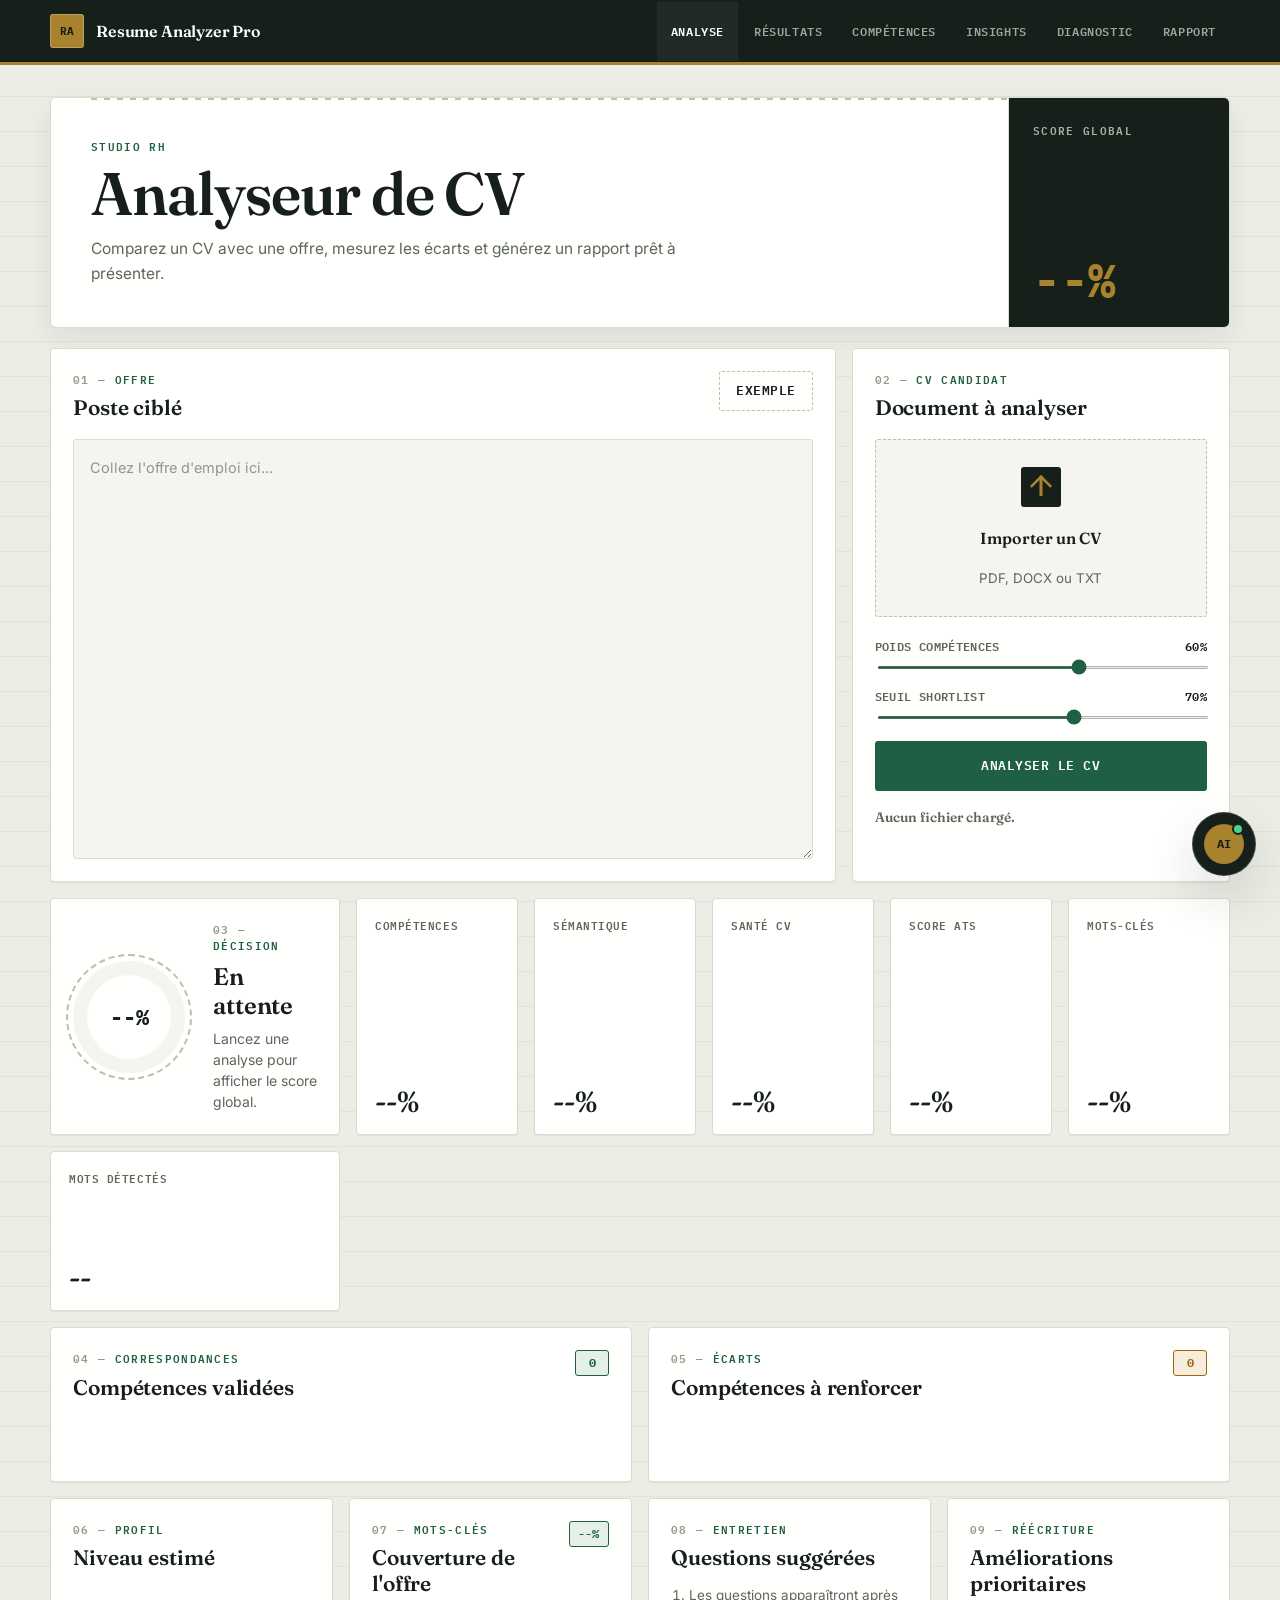
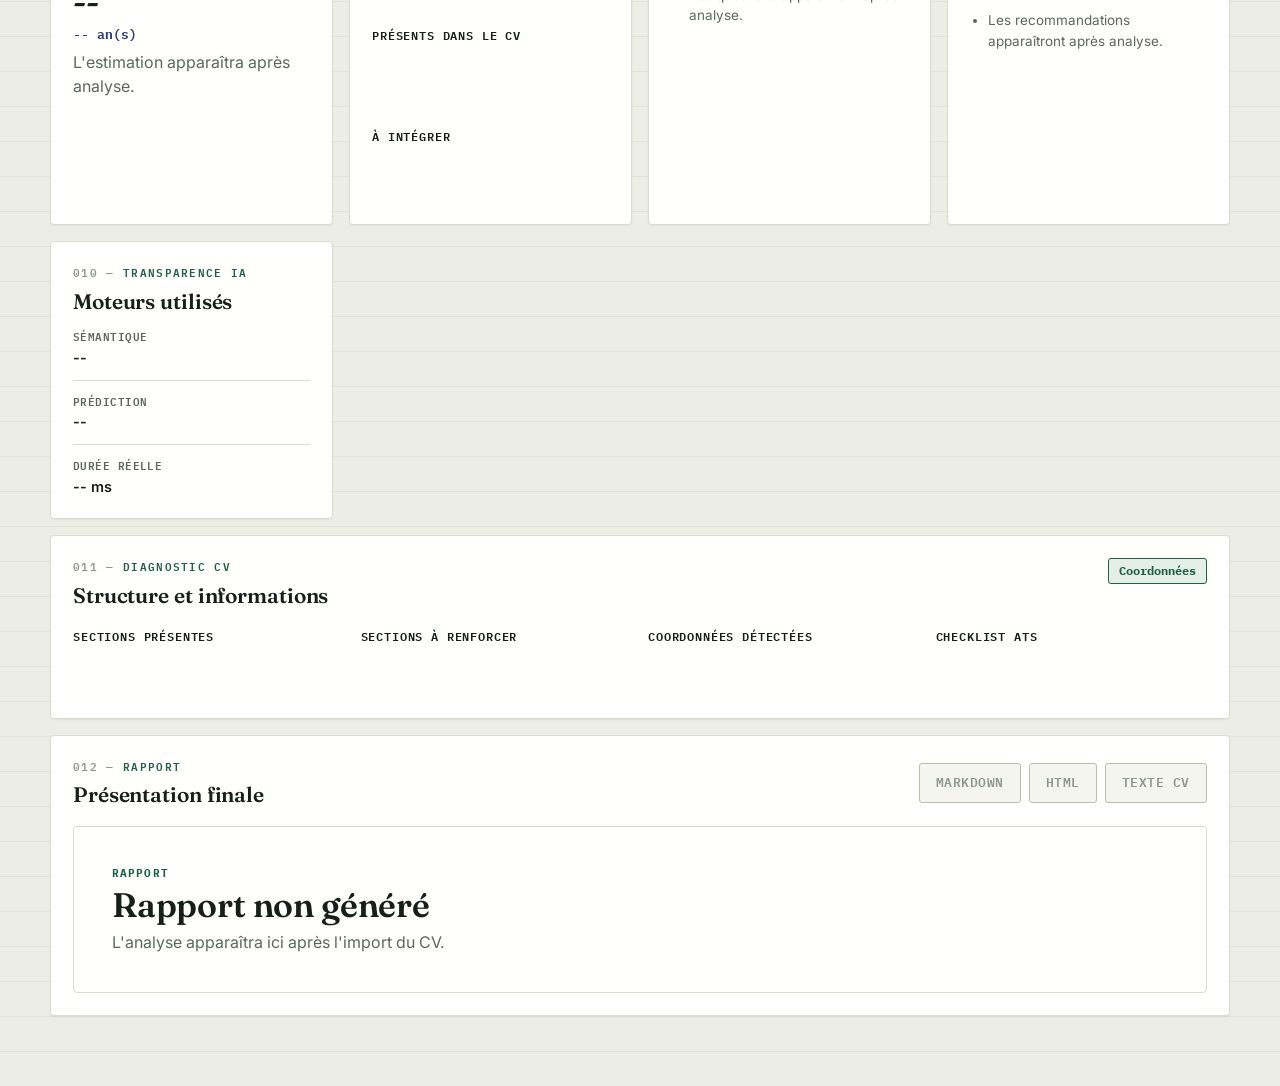
==== index.html @ 6919f544 "first commiit" ====
<!doctype html>
<html lang="fr">
<head>
  <meta charset="utf-8">
  <meta name="viewport" content="width=device-width, initial-scale=1">
  <title>Resume Analyzer Pro — Dossier candidat</title>
  <link rel="preconnect" href="https://fonts.googleapis.com">
  <link rel="preconnect" href="https://fonts.gstatic.com" crossorigin>
  <link href="https://fonts.googleapis.com/css2?family=Fraunces:opsz,wght@9..144,500;9..144,600;9..144,700;9..144,900&family=IBM+Plex+Mono:wght@500;600;700&family=Inter:wght@400;500;600;700;800&display=swap" rel="stylesheet">
  <link rel="stylesheet" href="styles.css?v=chat-widget-2">
  <script src="script.js?v=chat-widget-2" defer></script>
</head>
<body>
  <header class="topbar">
    <div class="topbar-inner">
      <a class="brand" href="#analyse" aria-label="Resume Analyzer Pro">
        <span class="brand-mark" aria-hidden="true">RA</span>
        <span class="brand-text">Resume Analyzer Pro</span>
      </a>
      <nav class="nav-tabs" aria-label="Navigation principale">
        <button class="nav-tab is-active" type="button" data-target="analyse">Analyse</button>
        <button class="nav-tab" type="button" data-target="resultats">Résultats</button>
        <button class="nav-tab" type="button" data-target="competences">Compétences</button>
        <button class="nav-tab" type="button" data-target="insights">Insights</button>
        <button class="nav-tab" type="button" data-target="diagnostic">Diagnostic</button>
        <button class="nav-tab" type="button" data-target="rapport">Rapport</button>
      </nav>
    </div>
  </header>

  <main class="shell">
    <section class="overview" id="analyse">
      <div class="overview-copy">
        <p class="eyebrow">Studio RH</p>
        <h1>Analyseur de CV</h1>
        <p class="overview-text">Comparez un CV avec une offre, mesurez les écarts et générez un rapport prêt à présenter.</p>
      </div>
      <div class="overview-score" aria-label="Score final">
        <span>Score global</span>
        <strong id="heroScore">--%</strong>
      </div>
    </section>

    <section class="workspace" aria-label="Formulaire d'analyse">
      <article class="panel offer-panel">
        <div class="panel-head">
          <div>
            <span class="section-kicker">Offre</span>
            <h2>Poste ciblé</h2>
          </div>
          <button class="ghost-btn" id="sampleOfferBtn" type="button">Exemple</button>
        </div>
        <textarea id="offerInput" spellcheck="false" placeholder="Collez l'offre d'emploi ici..."></textarea>
      </article>

      <aside class="panel upload-panel">
        <div>
          <span class="section-kicker">CV candidat</span>
          <h2>Document à analyser</h2>
        </div>

        <label class="upload-zone" id="uploadZone">
          <input id="cvFile" type="file" accept=".pdf,.docx,.txt">
          <span class="upload-icon" aria-hidden="true"></span>
          <strong id="uploadTitle">Importer un CV</strong>
          <small id="uploadHint">PDF, DOCX ou TXT</small>
        </label>

        <div class="settings-card">
          <div class="control-group">
            <label for="skillWeight">Poids compétences <span id="skillWeightValue">60%</span></label>
            <input id="skillWeight" type="range" min="20" max="85" value="60" step="5">
          </div>
          <div class="control-group">
            <label for="threshold">Seuil shortlist <span id="thresholdValue">70%</span></label>
            <input id="threshold" type="range" min="40" max="90" value="70" step="5">
          </div>
        </div>

        <button class="primary-btn" id="analyzeBtn" type="button">Analyser le CV</button>
        <p class="status" id="statusBox">Aucun fichier chargé.</p>
      </aside>
    </section>

    <section class="results-grid" id="resultats">
      <article class="score-card">
        <div class="score-ring" id="scoreRing">
          <span id="scoreValue">--%</span>
        </div>
        <div class="score-content">
          <p class="section-kicker">Décision</p>
          <h2 id="verdictText">En attente</h2>
          <p id="scoreCopy">Lancez une analyse pour afficher le score global.</p>
        </div>
      </article>
      <article class="metric-card">
        <span>Compétences</span>
        <strong id="skillScore">--%</strong>
      </article>
      <article class="metric-card">
        <span>Sémantique</span>
        <strong id="semanticScore">--%</strong>
      </article>
      <article class="metric-card">
        <span>Santé CV</span>
        <strong id="healthScore">--%</strong>
      </article>
      <article class="metric-card">
        <span>Score ATS</span>
        <strong id="atsScore">--%</strong>
      </article>
      <article class="metric-card">
        <span>Mots-clés</span>
        <strong id="keywordScore">--%</strong>
      </article>
      <article class="metric-card">
        <span>Mots détectés</span>
        <strong id="wordCount">--</strong>
      </article>
    </section>

    <section class="two-column" id="competences">
      <article class="panel">
        <div class="panel-head">
          <div>
            <span class="section-kicker">Correspondances</span>
            <h2>Compétences validées</h2>
          </div>
          <span class="pill" id="matchedCount">0</span>
        </div>
        <div class="chip-list" id="matchedSkills"></div>
      </article>
      <article class="panel">
        <div class="panel-head">
          <div>
            <span class="section-kicker">Écarts</span>
            <h2>Compétences à renforcer</h2>
          </div>
          <span class="pill warn" id="missingCount">0</span>
        </div>
        <div class="chip-list" id="missingSkills"></div>
      </article>
    </section>

    <section class="insights-grid" id="insights">
      <article class="panel insight-card">
        <div>
          <span class="section-kicker">Profil</span>
          <h2>Niveau estimé</h2>
        </div>
        <div class="profile-summary">
          <strong id="profileLevel">--</strong>
          <span id="profileYears">-- an(s)</span>
          <p id="profileEvidence">L'estimation apparaîtra après analyse.</p>
        </div>
      </article>

      <article class="panel insight-card">
        <div class="panel-head">
          <div>
            <span class="section-kicker">Mots-clés</span>
            <h2>Couverture de l'offre</h2>
          </div>
          <span class="pill" id="keywordCoverageLabel">--%</span>
        </div>
        <h3>Présents dans le CV</h3>
        <div class="chip-list compact" id="keywordMatched"></div>
        <h3 class="stack-title">À intégrer</h3>
        <div class="chip-list compact" id="keywordMissing"></div>
      </article>

      <article class="panel insight-card">
        <div>
          <span class="section-kicker">Entretien</span>
          <h2>Questions suggérées</h2>
        </div>
        <ol class="insight-list" id="interviewQuestions">
          <li>Les questions apparaîtront après analyse.</li>
        </ol>
      </article>

      <article class="panel insight-card">
        <div>
          <span class="section-kicker">Réécriture</span>
          <h2>Améliorations prioritaires</h2>
        </div>
        <ul class="insight-list" id="rewriteSuggestions">
          <li>Les recommandations apparaîtront après analyse.</li>
        </ul>
      </article>

      <article class="panel insight-card ai-engine-card">
        <div>
          <span class="section-kicker">Transparence IA</span>
          <h2>Moteurs utilisés</h2>
        </div>
        <div class="engine-list">
          <div>
            <span>Sémantique</span>
            <strong id="semanticEngine">--</strong>
          </div>
          <div>
            <span>Prédiction</span>
            <strong id="classifierEngine">--</strong>
          </div>
          <div>
            <span>Durée réelle</span>
            <strong id="processingTime">-- ms</strong>
          </div>
        </div>
      </article>
    </section>

    <section class="panel" id="diagnostic">
      <div class="panel-head">
        <div>
          <span class="section-kicker">Diagnostic CV</span>
          <h2>Structure et informations</h2>
        </div>
        <span class="pill" id="contactStatus">Coordonnées</span>
      </div>
      <div class="diagnostic-grid">
        <div class="diagnostic-block">
          <h3>Sections présentes</h3>
          <div class="chip-list" id="sectionsFound"></div>
        </div>
        <div class="diagnostic-block">
          <h3>Sections à renforcer</h3>
          <div class="chip-list" id="sectionsMissing"></div>
        </div>
        <div class="diagnostic-block">
          <h3>Coordonnées détectées</h3>
          <ul class="contact-list" id="contactsList"></ul>
        </div>
        <div class="diagnostic-block">
          <h3>Checklist ATS</h3>
          <div class="check-list" id="atsChecks"></div>
        </div>
      </div>
    </section>

    <section class="panel report-panel" id="rapport">
      <div class="panel-head report-head">
        <div>
          <span class="section-kicker">Rapport</span>
          <h2>Présentation finale</h2>
        </div>
        <div class="actions">
          <button class="ghost-btn" id="downloadMd" type="button" disabled>Markdown</button>
          <button class="ghost-btn" id="downloadHtml" type="button" disabled>HTML</button>
          <button class="ghost-btn" id="downloadTxt" type="button" disabled>Texte CV</button>
        </div>
      </div>
      <div class="report-sheet" id="reportSheet">
        <div class="report-empty">
          <span>Rapport</span>
          <h2>Rapport non généré</h2>
          <p>L'analyse apparaîtra ici après l'import du CV.</p>
        </div>
      </div>
    </section>
  </main>

  <button class="chatbot-launcher" id="chatbotToggle" type="button" aria-label="Ouvrir le chatbot RAG" aria-expanded="false" aria-controls="chatbotPanel">
    <span class="chatbot-logo" aria-hidden="true">AI</span>
    <span class="chatbot-pulse" aria-hidden="true"></span>
  </button>

  <aside class="chatbot-popover" id="chatbotPanel" aria-label="Chatbot RAG">
    <div class="chatbot-header">
      <div>
        <span class="section-kicker">Assistant RAG</span>
        <h2>Recherche multi-CV</h2>
      </div>
      <div class="chatbot-header-actions">
        <span class="pill" id="ragCvCount">0 CV</span>
        <button class="chatbot-close" id="chatbotClose" type="button" aria-label="Fermer le chatbot">×</button>
      </div>
    </div>

    <div class="chatbot-body">
      <section class="chatbot-upload" aria-label="Ajouter des CV au chatbot">
        <label class="upload-zone rag-upload-zone" id="ragUploadZone">
          <input id="ragFiles" type="file" accept=".pdf,.docx,.txt" multiple>
          <span class="upload-icon" aria-hidden="true"></span>
          <strong id="ragUploadTitle">Ajouter des CV</strong>
          <small id="ragUploadHint">PDF, DOCX ou TXT</small>
        </label>
        <div class="chatbot-upload-actions">
          <button class="primary-btn" id="ragIndexBtn" type="button">Indexer</button>
          <p class="status" id="ragStatus">Base vectorielle prête.</p>
        </div>
        <div class="rag-library" id="ragLibrary"></div>
      </section>

      <section class="chatbot-conversation" aria-label="Conversation avec le chatbot">
        <div class="chat-box" id="ragMessages">
          <div class="chat-message bot">
            <strong>Assistant RAG</strong>
            <p>Je peux rechercher dans les CV indexés et classer les meilleurs profils selon votre besoin.</p>
          </div>
        </div>

        <div class="rag-question-row">
          <textarea id="ragQuestion" rows="2" placeholder="Ex : candidats avec Python, SQL et Power BI"></textarea>
          <button class="primary-btn" id="ragAskBtn" type="button">Envoyer</button>
        </div>

        <div class="rag-suggestions" id="ragSuggestions"></div>
        <div class="rag-results" id="ragResults"></div>
      </section>
    </div>
  </aside>
</body>
</html>
---- styles.css ----
@import url('https://fonts.googleapis.com/css2?family=Fraunces:opsz,wght@9..144,500;9..144,600;9..144,700;9..144,900&family=IBM+Plex+Mono:wght@500;600;700&family=Inter:wght@400;500;600;700;800&display=swap');

:root {
  /* Paper & ink */
  --paper: #eceee6;
  --paper-line: #e1e4d8;
  --surface: #fffffe;
  --surface-alt: #f4f5ee;
  --ink: #161f1a;
  --text: #161f1a;
  --muted: #5c665e;
  --faint: #8e988e;
  --line: #d9ddd0;
  --line-strong: #b9c0ab;

  /* Signal colors — names kept for script.js (var(--green) / var(--amber) / var(--red)) */
  --green: #1f5f45;
  --amber: #a06416;
  --red: #9c2f2f;

  /* Extended palette */
  --pine: var(--green);
  --pine-dark: #123c2c;
  --pine-tint: #e4efe8;
  --indigo: #33407a;
  --indigo-tint: #e8eaf1;
  --amber-tint: #f5ecdc;
  --red-tint: #f3e4e1;
  --gold: #a9822d;
  --accent: var(--indigo);

  --radius-lg: 6px;
  --radius-md: 4px;
  --radius-sm: 3px;
  --content: 1180px;

  --shadow-sm: 0 1px 2px rgba(22, 31, 26, 0.06);
  --shadow-soft: 0 10px 26px rgba(22, 31, 26, 0.08);
  --shadow: 0 22px 50px rgba(22, 31, 26, 0.14);

  --font-display: "Fraunces", "Iowan Old Style", ui-serif, Georgia, serif;
  --font-body: "Inter", ui-sans-serif, system-ui, -apple-system, "Segoe UI", sans-serif;
  --font-mono: "IBM Plex Mono", ui-monospace, "SF Mono", Consolas, monospace;
}

* {
  box-sizing: border-box;
}

html {
  scroll-behavior: smooth;
  scroll-padding-top: 96px;
}

body {
  counter-reset: dossier;
  min-width: 320px;
  min-height: 100vh;
  margin: 0;
  color: var(--text);
  background:
    repeating-linear-gradient(0deg, transparent, transparent 34px, var(--paper-line) 34px, var(--paper-line) 35px),
    var(--paper);
  font-family: var(--font-body);
  line-height: 1.5;
}

body::before,
body::after {
  content: none;
}

button,
textarea,
input {
  font: inherit;
}

button {
  color: inherit;
}

h1,
h2,
h3,
p {
  margin-top: 0;
  font-family: var(--font-display);
}

/* ---------- Topbar: folder spine ---------- */
.topbar {
  position: sticky;
  top: 0;
  z-index: 30;
  background: var(--ink);
  border-bottom: 3px solid var(--gold);
}

.topbar-inner {
  width: min(var(--content), calc(100% - 32px));
  min-height: 62px;
  margin: 0 auto;
  display: flex;
  align-items: center;
  justify-content: space-between;
  gap: 24px;
}

.brand {
  min-width: max-content;
  display: inline-flex;
  align-items: center;
  gap: 12px;
  color: #fff;
  text-decoration: none;
}

.brand-mark {
  width: 34px;
  height: 34px;
  display: inline-grid;
  place-items: center;
  border: 1px solid rgba(255, 255, 255, 0.24);
  border-radius: var(--radius-sm);
  color: var(--ink);
  background: var(--gold);
  font-family: var(--font-mono);
  font-size: 11px;
  font-weight: 700;
  letter-spacing: 0.02em;
}

.brand-text {
  font-family: var(--font-display);
  font-size: 16px;
  font-weight: 600;
  letter-spacing: -0.01em;
}

.nav-tabs {
  min-width: 0;
  max-width: 100%;
  display: flex;
  align-items: center;
  gap: 2px;
  overflow-x: auto;
  scrollbar-width: none;
}

.nav-tabs::-webkit-scrollbar {
  display: none;
}

.nav-tab,
.ghost-btn,
.primary-btn {
  border: 0;
  cursor: pointer;
  transition: background 140ms ease, color 140ms ease, border-color 140ms ease;
}

.nav-tab {
  height: 62px;
  padding: 0 14px;
  display: inline-flex;
  align-items: center;
  justify-content: center;
  color: #9aa79f;
  background: transparent;
  border-radius: 0;
  border-bottom: 3px solid transparent;
  margin-bottom: -3px;
  font-family: var(--font-mono);
  font-size: 12px;
  font-weight: 600;
  letter-spacing: 0.05em;
  text-transform: uppercase;
  white-space: nowrap;
}

.nav-tab.is-active {
  color: #fff;
  background: rgba(255, 255, 255, 0.05);
  border-bottom-color: var(--gold);
}

.nav-tab:hover {
  color: #fff;
}

.shell {
  width: min(var(--content), calc(100% - 32px));
  margin: 0 auto;
  padding: 32px 0 70px;
}

/* ---------- Hero / cover sheet ---------- */
.overview {
  display: grid;
  grid-template-columns: minmax(0, 1fr) 220px;
  align-items: stretch;
  gap: 1px;
  margin-bottom: 20px;
  background: var(--line);
  border: 1px solid var(--line);
  border-radius: var(--radius-lg);
  box-shadow: var(--shadow-soft);
  overflow: hidden;
}

.overview-copy,
.overview-score {
  position: relative;
  background: var(--surface);
}

.overview-copy {
  min-height: 200px;
  padding: clamp(26px, 4vw, 40px);
  display: flex;
  flex-direction: column;
  justify-content: center;
}

.overview-copy::before {
  background: repeating-linear-gradient(90deg, var(--line-strong), var(--line-strong) 6px, transparent 6px, transparent 13px);
  content: "";
  height: 2px;
  left: clamp(26px, 4vw, 40px);
  position: absolute;
  right: 0;
  top: 0;
}

.overview-score {
  min-height: 200px;
  padding: 24px;
  display: flex;
  flex-direction: column;
  justify-content: space-between;
  color: #fff;
  background: var(--ink);
}

.overview-score span {
  color: #a7b3ab;
  font-family: var(--font-mono);
  font-size: 11px;
  font-weight: 600;
  letter-spacing: 0.12em;
  text-transform: uppercase;
}

.overview-score strong {
  font-family: var(--font-mono);
  font-size: 46px;
  font-weight: 700;
  line-height: 1;
  letter-spacing: -0.01em;
  color: var(--gold);
}

.eyebrow,
.section-kicker {
  display: block;
  margin: 0 0 8px;
  color: var(--pine);
  font-family: var(--font-mono);
  font-size: 11px;
  font-weight: 600;
  letter-spacing: 0.12em;
  text-transform: uppercase;
}

.section-kicker::before {
  counter-increment: dossier;
  content: "0" counter(dossier) " — ";
  color: var(--faint);
}

h1 {
  margin-bottom: 12px;
  font-size: clamp(38px, 5.4vw, 60px);
  font-weight: 600;
  line-height: 1.02;
  letter-spacing: -0.02em;
}

h2 {
  margin-bottom: 0;
  font-size: 21px;
  font-weight: 600;
  line-height: 1.22;
  letter-spacing: -0.005em;
}

h3 {
  margin-bottom: 12px;
  font-family: var(--font-mono);
  font-size: 12px;
  font-weight: 600;
  line-height: 1.25;
  letter-spacing: 0.07em;
  text-transform: uppercase;
  color: var(--ink);
}

.overview-text {
  max-width: 640px;
  margin-bottom: 0;
  color: var(--muted);
  font-family: var(--font-body);
  font-size: 15.5px;
  line-height: 1.65;
}

/* ---------- Layout grids ---------- */
.workspace,
.two-column,
.results-grid,
.diagnostic-grid,
.insights-grid {
  display: grid;
  gap: 16px;
}

.workspace {
  grid-template-columns: minmax(0, 1.35fr) minmax(340px, 0.65fr);
  align-items: stretch;
}

.two-column {
  grid-template-columns: repeat(2, minmax(0, 1fr));
  margin-top: 16px;
}

.insights-grid {
  grid-template-columns: repeat(4, minmax(0, 1fr));
  margin-top: 16px;
}

.panel {
  position: relative;
  background: var(--surface);
  border: 1px solid var(--line);
  border-radius: var(--radius-md);
  box-shadow: var(--shadow-sm);
  padding: 22px;
}

.panel-head {
  min-height: 40px;
  display: flex;
  align-items: flex-start;
  justify-content: space-between;
  gap: 16px;
  margin-bottom: 18px;
}

.offer-panel,
.upload-panel {
  min-height: 100%;
}

textarea {
  width: 100%;
  min-height: 420px;
  resize: vertical;
  display: block;
  padding: 16px;
  color: var(--text);
  background: var(--surface-alt);
  border: 1px solid var(--line);
  border-radius: var(--radius-sm);
  outline: none;
  font-family: var(--font-body);
  font-size: 14.5px;
  line-height: 1.6;
}

textarea::placeholder {
  color: var(--faint);
}

textarea:focus,
input[type="range"]:focus-visible {
  border-color: var(--pine);
  box-shadow: 0 0 0 3px var(--pine-tint);
}

.upload-panel {
  display: flex;
  flex-direction: column;
  gap: 18px;
}

.upload-zone {
  min-height: 178px;
  padding: 22px;
  display: grid;
  grid-template-rows: auto auto auto;
  place-items: center;
  gap: 8px;
  text-align: center;
  color: var(--text);
  background: var(--surface-alt);
  border: 1.5px dashed var(--line-strong);
  border-radius: var(--radius-sm);
  cursor: pointer;
}

.upload-zone input {
  display: none;
}

.upload-zone:hover,
.upload-zone.is-dragging {
  background: var(--pine-tint);
  border-color: var(--pine);
}

.upload-zone strong,
.upload-zone small {
  max-width: 100%;
  overflow-wrap: anywhere;
}

.upload-zone strong {
  font-family: var(--font-display);
  font-size: 16px;
  font-weight: 600;
}

.upload-zone small,
.status,
.metric-card span,
.contact-list,
.insight-list,
.profile-summary p {
  color: var(--muted);
}

.upload-icon {
  width: 40px;
  height: 40px;
  position: relative;
  display: inline-block;
  border-radius: var(--radius-sm);
  background: var(--ink);
}

.upload-icon::before {
  content: "";
  position: absolute;
  left: 50%;
  top: 11px;
  width: 3px;
  height: 18px;
  background: var(--gold);
  transform: translateX(-50%);
}

.upload-icon::after {
  content: "";
  position: absolute;
  left: 50%;
  top: 11px;
  width: 13px;
  height: 13px;
  border-top: 3px solid var(--gold);
  border-left: 3px solid var(--gold);
  border-radius: 1px 0 0 0;
  transform: translateX(-50%) rotate(45deg);
}

.settings-card {
  display: grid;
  gap: 16px;
  padding: 2px 0;
}

.control-group {
  display: grid;
  gap: 9px;
}

.control-group label {
  display: flex;
  align-items: center;
  justify-content: space-between;
  gap: 12px;
  color: var(--muted);
  font-family: var(--font-mono);
  font-size: 12px;
  font-weight: 600;
  letter-spacing: 0.03em;
  text-transform: uppercase;
}

.control-group label span {
  color: var(--ink);
  font-family: var(--font-mono);
}

input[type="range"] {
  width: 100%;
  height: 3px;
  background: var(--line-strong);
  accent-color: var(--pine);
}

.primary-btn,
.ghost-btn {
  min-height: 40px;
  display: inline-flex;
  align-items: center;
  justify-content: center;
  border-radius: var(--radius-sm);
  font-family: var(--font-mono);
  font-size: 13px;
  font-weight: 600;
  letter-spacing: 0.04em;
  text-transform: uppercase;
  white-space: nowrap;
}

.primary-btn {
  width: 100%;
  min-height: 50px;
  color: #fff;
  background: var(--pine);
}

.primary-btn:hover {
  background: var(--pine-dark);
}

.ghost-btn {
  padding: 0 16px;
  color: var(--ink);
  background: var(--surface);
  border: 1px dashed var(--line-strong);
}

.ghost-btn:hover:not(:disabled) {
  background: var(--pine-tint);
  border-color: var(--pine);
  color: var(--pine-dark);
}

.ghost-btn:disabled {
  cursor: not-allowed;
  color: var(--faint);
  background: var(--surface-alt);
  border-style: solid;
}

.status {
  min-height: 22px;
  margin: -2px 0 0;
  font-size: 13.5px;
  font-weight: 600;
}

.status.error {
  color: var(--red);
}

.status.ok {
  color: var(--pine);
}

/* ---------- Floating RAG chatbot ---------- */
.chatbot-launcher {
  position: fixed;
  right: 24px;
  bottom: 24px;
  z-index: 80;
  width: 64px;
  height: 64px;
  display: grid;
  place-items: center;
  color: #fff;
  background: var(--ink);
  border: 1px solid rgba(255, 255, 255, 0.18);
  border-radius: 50%;
  box-shadow: var(--shadow);
  cursor: pointer;
}

.chatbot-launcher:hover {
  background: var(--pine-dark);
}

.chatbot-logo {
  width: 40px;
  height: 40px;
  display: grid;
  place-items: center;
  color: var(--ink);
  background: var(--gold);
  border-radius: 50%;
  font-family: var(--font-mono);
  font-size: 12px;
  font-weight: 700;
}

.chatbot-pulse {
  position: absolute;
  right: 11px;
  top: 10px;
  width: 12px;
  height: 12px;
  background: #4bd086;
  border: 2px solid var(--ink);
  border-radius: 50%;
}

.chatbot-popover {
  position: fixed;
  right: 24px;
  bottom: 100px;
  z-index: 79;
  width: min(460px, calc(100vw - 32px));
  max-height: min(760px, calc(100vh - 124px));
  display: none;
  grid-template-rows: auto minmax(0, 1fr);
  overflow: hidden;
  color: var(--text);
  background: rgba(255, 255, 254, 0.92);
  border: 1px solid rgba(217, 221, 208, 0.9);
  border-radius: var(--radius-lg);
  box-shadow: var(--shadow);
  backdrop-filter: blur(22px) saturate(1.15);
}

.chatbot-popover.is-open {
  display: grid;
}

.chatbot-header {
  min-height: 78px;
  padding: 18px 18px 14px;
  display: flex;
  align-items: flex-start;
  justify-content: space-between;
  gap: 16px;
  border-bottom: 1px solid var(--line);
  background: rgba(244, 245, 238, 0.72);
}

.chatbot-header .section-kicker {
  margin-bottom: 5px;
}

.chatbot-header .section-kicker::before {
  counter-increment: none;
  content: none;
}

.chatbot-header h2 {
  font-size: 20px;
}

.chatbot-header-actions {
  display: inline-flex;
  align-items: center;
  gap: 8px;
  flex-shrink: 0;
}

.chatbot-close {
  width: 34px;
  height: 34px;
  display: grid;
  place-items: center;
  color: var(--ink);
  background: var(--surface);
  border: 1px solid var(--line);
  border-radius: 50%;
  font-size: 22px;
  line-height: 1;
  cursor: pointer;
}

.chatbot-close:hover {
  background: var(--surface-alt);
}

.chatbot-body {
  min-height: 0;
  display: grid;
  grid-template-rows: auto minmax(0, 1fr);
  gap: 14px;
  overflow-y: auto;
  padding: 16px;
}

.chatbot-upload,
.chatbot-conversation {
  min-width: 0;
}

.chatbot-upload {
  display: grid;
  gap: 10px;
}

.rag-upload-zone {
  min-height: 112px;
  padding: 18px 14px;
  margin: 0;
  border-style: dashed;
}

.rag-upload-zone .upload-icon {
  width: 34px;
  height: 34px;
}

.chatbot-upload-actions {
  display: grid;
  grid-template-columns: 112px minmax(0, 1fr);
  align-items: center;
  gap: 10px;
}

.chatbot-upload-actions .primary-btn {
  min-height: 44px;
}

.rag-library {
  display: grid;
  gap: 8px;
}

.rag-library-item,
.rag-result-card,
.chat-message {
  background: var(--surface-alt);
  border: 1px solid var(--line);
  border-radius: var(--radius-sm);
}

.rag-library-item {
  padding: 10px;
}

.rag-library-item strong,
.rag-result-card strong,
.chat-message strong {
  display: block;
  font-family: var(--font-body);
  font-size: 14px;
  font-weight: 800;
}

.rag-library-item span,
.rag-result-head span,
.rag-confidence {
  display: block;
  color: var(--muted);
  font-family: var(--font-mono);
  font-size: 11px;
  margin-top: 2px;
}

.rag-library-item p,
.rag-result-card p,
.chat-message p,
.empty-note {
  margin: 6px 0 0;
  color: var(--muted);
  font-family: var(--font-body);
  font-size: 13.5px;
  line-height: 1.52;
}

.chat-box {
  min-height: 220px;
  max-height: 310px;
  overflow-y: auto;
  display: grid;
  align-content: start;
  gap: 10px;
  padding: 12px;
  background: rgba(244, 245, 238, 0.72);
  border: 1px solid var(--line);
  border-radius: var(--radius-sm);
}

.chat-message {
  padding: 11px 12px;
  background: var(--surface);
}

.chat-message.user {
  margin-left: auto;
  max-width: 86%;
  border-color: var(--pine);
  background: var(--pine-tint);
}

.chat-message.bot {
  margin-right: auto;
  max-width: 94%;
}

.rag-question-row {
  display: grid;
  grid-template-columns: minmax(0, 1fr) 96px;
  gap: 10px;
  margin-top: 12px;
}

.rag-question-row textarea {
  min-height: 54px;
  max-height: 130px;
  padding: 12px;
}

.rag-question-row .primary-btn {
  min-height: 54px;
}

.rag-suggestions {
  display: flex;
  flex-wrap: wrap;
  gap: 8px;
  margin-top: 10px;
}

.rag-suggestions button {
  max-width: 100%;
  padding: 7px 9px;
  color: var(--pine-dark);
  background: var(--pine-tint);
  border: 1px solid rgba(31, 95, 69, 0.18);
  border-radius: var(--radius-sm);
  font-family: var(--font-body);
  font-size: 12px;
  font-weight: 700;
  text-align: left;
  cursor: pointer;
}

.rag-suggestions button:hover {
  background: #d9eadf;
}

.rag-results {
  display: grid;
  gap: 10px;
  margin-top: 12px;
}

.rag-result-card {
  padding: 13px;
}

.rag-result-head {
  display: flex;
  align-items: flex-start;
  justify-content: space-between;
  gap: 12px;
  margin-bottom: 10px;
}

.rag-result-head em {
  min-width: 58px;
  min-height: 30px;
  display: inline-flex;
  align-items: center;
  justify-content: center;
  color: #fff;
  background: var(--pine);
  border-radius: var(--radius-sm);
  font-family: var(--font-mono);
  font-size: 12px;
  font-style: normal;
  font-weight: 700;
}

/* ---------- Results ---------- */
.results-grid {
  grid-template-columns: minmax(290px, 1.55fr) repeat(5, minmax(118px, 1fr));
  margin-top: 16px;
  align-items: stretch;
}

.score-card {
  min-height: 160px;
  padding: 22px;
  display: grid;
  grid-template-columns: 118px minmax(0, 1fr);
  align-items: center;
  gap: 22px;
  background: var(--surface);
  border: 1px solid var(--line);
  border-radius: var(--radius-md);
  box-shadow: var(--shadow-sm);
}

.score-ring {
  width: 112px;
  height: 112px;
  display: grid;
  place-items: center;
  border-radius: 50%;
  background: conic-gradient(var(--faint) 0deg, var(--surface-alt) 0deg);
  outline: 2px dashed var(--line-strong);
  outline-offset: 5px;
}

.score-ring span {
  width: 84px;
  height: 84px;
  display: grid;
  place-items: center;
  color: var(--ink);
  background: var(--surface);
  border-radius: 50%;
  font-family: var(--font-mono);
  font-size: 22px;
  font-weight: 700;
}

.score-content {
  min-width: 0;
}

.score-card h2 {
  margin-bottom: 8px;
  font-size: 24px;
}

.score-card p:last-child {
  margin-bottom: 0;
  color: var(--muted);
  font-family: var(--font-body);
  font-size: 14px;
}

.metric-card {
  min-height: 160px;
  padding: 18px;
  display: flex;
  flex-direction: column;
  justify-content: space-between;
  background: var(--surface);
  border: 1px solid var(--line);
  border-radius: var(--radius-md);
  box-shadow: var(--shadow-sm);
}

.metric-card span {
  font-family: var(--font-mono);
  font-size: 11px;
  font-weight: 600;
  letter-spacing: 0.05em;
  text-transform: uppercase;
}

.metric-card strong {
  font-family: var(--font-display);
  font-size: 29px;
  font-weight: 600;
  line-height: 1;
  color: var(--ink);
}

/* ---------- Chips / pills ---------- */
.pill {
  min-width: 34px;
  min-height: 26px;
  padding: 3px 10px;
  display: inline-flex;
  align-items: center;
  justify-content: center;
  color: var(--pine);
  background: var(--pine-tint);
  border: 1px solid var(--pine);
  border-radius: var(--radius-sm);
  font-family: var(--font-mono);
  font-size: 12px;
  font-weight: 700;
  white-space: nowrap;
}

.pill.warn {
  color: var(--amber);
  background: var(--amber-tint);
  border-color: var(--amber);
}

.chip-list {
  min-height: 40px;
  display: flex;
  flex-wrap: wrap;
  align-items: flex-start;
  gap: 8px;
}

.chip-list.compact {
  min-height: 32px;
  gap: 6px;
}

.chip {
  max-width: 100%;
  padding: 6px 10px;
  color: var(--ink);
  background: var(--surface-alt);
  border: 1px solid var(--line-strong);
  border-radius: var(--radius-sm);
  font-family: var(--font-mono);
  font-size: 12.5px;
  font-weight: 500;
  overflow-wrap: anywhere;
}

.chip.good {
  color: var(--pine-dark);
  background: var(--pine-tint);
  border-color: var(--pine);
}

.chip.warn {
  color: var(--amber);
  background: var(--amber-tint);
  border-color: var(--amber);
}

/* ---------- Insights ---------- */
.insight-card {
  min-height: 224px;
  display: flex;
  flex-direction: column;
  gap: 14px;
}

.profile-summary {
  display: grid;
  gap: 6px;
}

.profile-summary strong {
  font-family: var(--font-display);
  font-size: 34px;
  font-weight: 600;
  line-height: 1;
}

.profile-summary span {
  color: var(--indigo);
  font-family: var(--font-mono);
  font-size: 13px;
  font-weight: 700;
}

.profile-summary p {
  margin-bottom: 0;
  font-family: var(--font-body);
}

.stack-title {
  margin-top: 14px;
}

.insight-list {
  margin: 0;
  padding-left: 18px;
  font-family: var(--font-body);
  font-size: 13.5px;
}

.insight-list li + li {
  margin-top: 9px;
}

.engine-list {
  display: grid;
  gap: 12px;
}

.engine-list div {
  padding-top: 12px;
  border-top: 1px solid var(--line);
}

.engine-list div:first-child {
  padding-top: 0;
  border-top: 0;
}

.engine-list span {
  display: block;
  margin-bottom: 4px;
  color: var(--muted);
  font-family: var(--font-mono);
  font-size: 11px;
  font-weight: 600;
  letter-spacing: 0.04em;
  text-transform: uppercase;
}

.engine-list strong {
  display: block;
  font-family: var(--font-body);
  font-size: 14.5px;
  font-weight: 600;
  line-height: 1.3;
  overflow-wrap: anywhere;
}

.engine-ok {
  color: var(--pine);
}

.engine-warn {
  color: var(--amber);
}

/* ---------- Diagnostic ---------- */
#diagnostic,
#rapport {
  margin-top: 16px;
}

.diagnostic-grid {
  grid-template-columns: repeat(4, minmax(0, 1fr));
}

.diagnostic-block {
  min-width: 0;
  padding-top: 2px;
}

.contact-list {
  min-height: 40px;
  margin: 0;
  padding-left: 16px;
  font-family: var(--font-mono);
  font-size: 12.5px;
}

.contact-list li + li {
  margin-top: 8px;
}

.check-list {
  display: grid;
  gap: 10px;
}

.check-item {
  display: grid;
  grid-template-columns: 78px minmax(0, 1fr);
  gap: 10px;
  align-items: start;
  padding: 10px 0;
  border-top: 1px solid var(--line);
}

.check-item:first-child {
  border-top: 0;
  padding-top: 0;
}

.check-item span {
  min-height: 22px;
  display: inline-flex;
  align-items: center;
  justify-content: center;
  border-radius: var(--radius-sm);
  font-family: var(--font-mono);
  font-size: 10.5px;
  font-weight: 700;
  letter-spacing: 0.03em;
  text-transform: uppercase;
}

.check-item.good span {
  color: var(--pine);
  background: var(--pine-tint);
  border: 1px solid var(--pine);
}

.check-item.warn span {
  color: var(--amber);
  background: var(--amber-tint);
  border: 1px solid var(--amber);
}

.check-item strong {
  display: block;
  font-family: var(--font-body);
  font-size: 14px;
  font-weight: 700;
}

.check-item p {
  margin-bottom: 0;
  color: var(--muted);
  font-family: var(--font-body);
  font-size: 13px;
}

.report-head {
  align-items: center;
}

.actions {
  min-width: 0;
  display: flex;
  flex-wrap: wrap;
  gap: 8px;
  justify-content: flex-end;
}

/* ---------- Report sheet ---------- */
.report-sheet {
  padding: 0;
  color: var(--text);
  background: var(--surface);
  border: 1px solid var(--line);
  border-radius: var(--radius-md);
  overflow: hidden;
}

.report-empty {
  min-height: 160px;
  padding: clamp(22px, 4vw, 38px);
  display: grid;
  align-content: center;
  gap: 6px;
}

.report-empty span {
  color: var(--pine);
  font-family: var(--font-mono);
  font-size: 11px;
  font-weight: 700;
  letter-spacing: 0.1em;
  text-transform: uppercase;
}

.report-empty h2,
.report-title h2 {
  margin-bottom: 0;
  font-size: clamp(24px, 3.6vw, 34px);
  font-weight: 600;
  line-height: 1.08;
}

.report-empty p,
.report-title p {
  margin-bottom: 0;
  font-family: var(--font-body);
  color: var(--muted);
}

.report-title {
  display: grid;
  gap: 8px;
  padding: clamp(22px, 4vw, 32px);
  background: var(--ink);
  color: #fff;
}

.report-title .section-kicker,
.report-title span {
  color: var(--gold);
}

.report-title h2 {
  color: #fff;
}

.report-title p {
  color: #b9c2bb;
}

.report-title p strong {
  font-family: var(--font-mono);
  color: #fff;
}

.report-summary-grid {
  display: grid;
  grid-template-columns: repeat(auto-fit, minmax(126px, 1fr));
  gap: 1px;
  margin: 0;
  background: var(--line);
  border-bottom: 1px solid var(--line);
}

.report-metric {
  min-height: 88px;
  padding: 14px 20px;
  display: grid;
  align-content: space-between;
  gap: 10px;
  background: var(--surface-alt);
}

.report-metric span {
  color: var(--muted);
  font-family: var(--font-mono);
  font-size: 11px;
  font-weight: 600;
  letter-spacing: 0.04em;
  text-transform: uppercase;
}

.report-metric strong {
  font-family: var(--font-display);
  font-size: 25px;
  font-weight: 600;
  line-height: 1;
}

.report-section {
  padding: 20px clamp(22px, 4vw, 32px);
  border-top: 1px solid var(--line);
}

.report-section:first-of-type {
  border-top: none;
}

.report-section h3 {
  margin-bottom: 12px;
}

.report-tag-grid {
  display: flex;
  flex-wrap: wrap;
  gap: 7px;
}

.report-tag {
  max-width: 100%;
  padding: 6px 10px;
  color: var(--ink);
  background: var(--surface-alt);
  border: 1px solid var(--line-strong);
  border-radius: var(--radius-sm);
  font-family: var(--font-mono);
  font-size: 12.5px;
  font-weight: 500;
  overflow-wrap: anywhere;
}

.report-tag.good {
  color: var(--pine-dark);
  background: var(--pine-tint);
  border-color: var(--pine);
}

.report-tag.warn {
  color: var(--amber);
  background: var(--amber-tint);
  border-color: var(--amber);
}

.report-actions {
  margin: 0;
  padding-left: 0;
  color: var(--ink);
  font-family: var(--font-body);
  font-size: 14px;
  counter-reset: raction;
}

.report-actions li {
  list-style: none;
  counter-increment: raction;
  padding: 8px 0 8px 26px;
  position: relative;
  border-top: 1px solid var(--line);
}

.report-actions li:first-child {
  border-top: none;
  padding-top: 0;
}

.report-actions li::before {
  content: counter(raction, decimal-leading-zero);
  position: absolute;
  left: 0;
  top: 8px;
  color: var(--pine);
  font-family: var(--font-mono);
  font-size: 11px;
  font-weight: 700;
}

.report-actions li:first-child::before {
  top: 0;
}

/* ---------- Responsive ---------- */
@media (max-width: 1180px) {
  .results-grid {
    grid-template-columns: repeat(5, minmax(0, 1fr));
  }

  .score-card {
    grid-column: 1 / -1;
  }

  .insights-grid,
  .diagnostic-grid {
    grid-template-columns: repeat(2, minmax(0, 1fr));
  }
}

@media (max-width: 920px) {
  .topbar-inner {
    min-height: auto;
    padding: 10px 0;
    align-items: flex-start;
    flex-direction: column;
  }

  .nav-tabs {
    width: 100%;
  }

  .overview,
  .workspace,
  .two-column {
    grid-template-columns: 1fr;
  }

  .overview-score {
    min-height: 120px;
  }

  .results-grid {
    grid-template-columns: repeat(2, minmax(0, 1fr));
  }
}

@media (max-width: 680px) {
  html {
    scroll-padding-top: 136px;
  }

  .topbar-inner,
  .shell {
    width: min(100% - 24px, var(--content));
  }

  .shell {
    padding-top: 20px;
  }

  .overview-copy,
  .panel,
  .score-card {
    padding: 18px;
  }

  h1 {
    font-size: 36px;
  }

  h2 {
    font-size: 19px;
  }

  .overview-text {
    font-size: 15px;
  }

  .panel-head,
  .report-head {
    align-items: stretch;
    flex-direction: column;
  }

  .actions {
    justify-content: flex-start;
  }

  textarea {
    min-height: 300px;
  }

  .results-grid,
  .score-card,
  .insights-grid,
  .diagnostic-grid,
  .rag-question-row {
    grid-template-columns: 1fr;
  }

  .chatbot-launcher {
    right: 16px;
    bottom: 16px;
  }

  .chatbot-popover {
    right: 12px;
    bottom: 88px;
    width: calc(100vw - 24px);
    max-height: calc(100vh - 104px);
  }

  .chatbot-header {
    padding: 16px;
  }

  .chatbot-body {
    padding: 12px;
  }

  .chatbot-upload-actions {
    grid-template-columns: 1fr;
  }

  .rag-question-row .primary-btn {
    min-height: 50px;
  }

  .score-ring {
    width: 100px;
    height: 100px;
  }

  .score-ring span {
    width: 76px;
    height: 76px;
    font-size: 19px;
  }

  .metric-card {
    min-height: 118px;
  }

  .check-item {
    grid-template-columns: 1fr;
  }
}
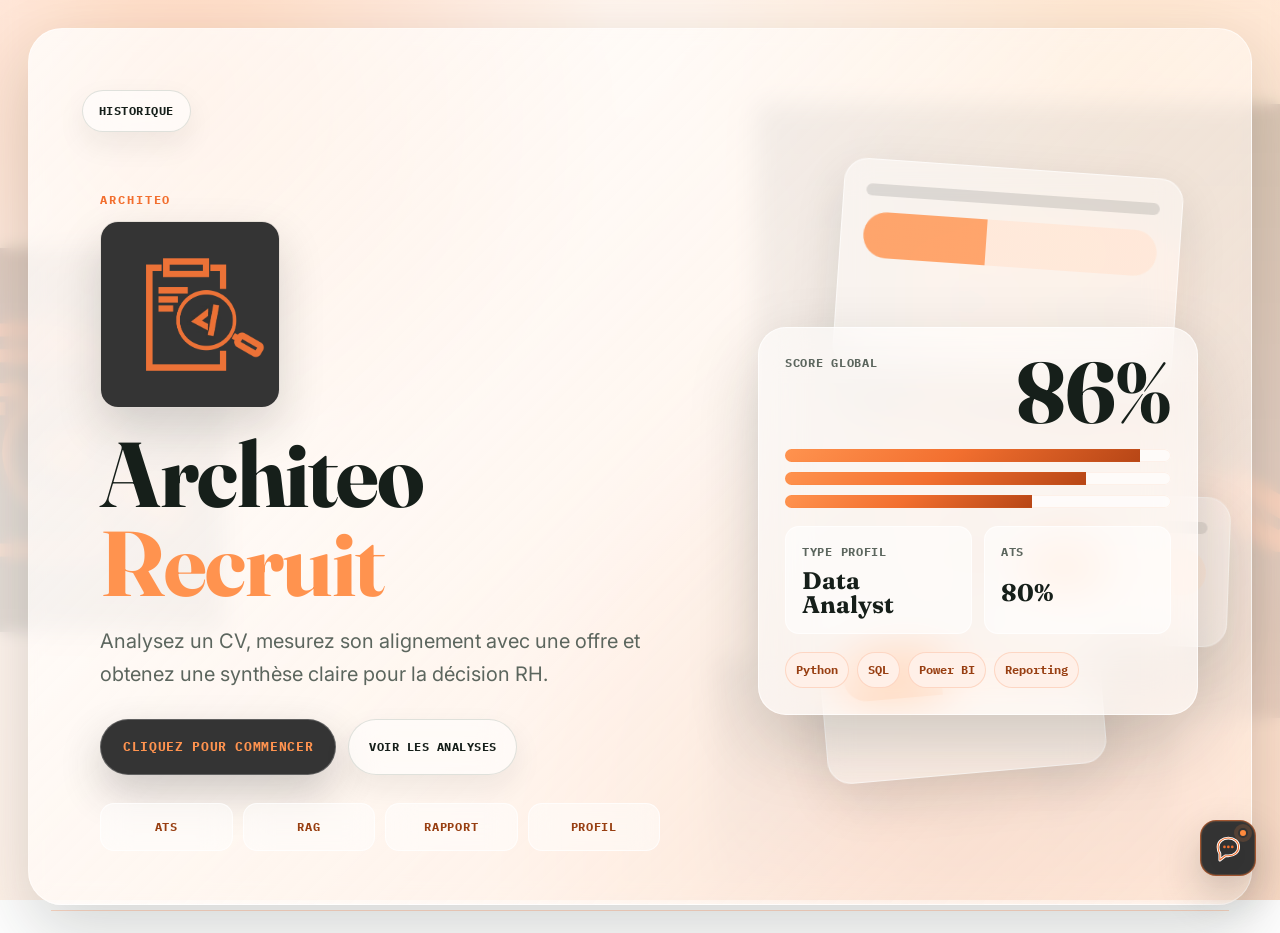
==== commit 1414217f: "description des modifications" ====
--- a/index.html
+++ b/index.html
@@ -1,315 +1,75 @@
-<!doctype html>
+﻿<!doctype html>
 <html lang="fr">
 <head>
   <meta charset="utf-8">
   <meta name="viewport" content="width=device-width, initial-scale=1">
-  <title>Resume Analyzer Pro — Dossier candidat</title>
+  <title>Architeo Recruit - Accueil</title>
   <link rel="preconnect" href="https://fonts.googleapis.com">
   <link rel="preconnect" href="https://fonts.gstatic.com" crossorigin>
   <link href="https://fonts.googleapis.com/css2?family=Fraunces:opsz,wght@9..144,500;9..144,600;9..144,700;9..144,900&family=IBM+Plex+Mono:wght@500;600;700&family=Inter:wght@400;500;600;700;800&display=swap" rel="stylesheet">
-  <link rel="stylesheet" href="styles.css?v=chat-widget-2">
-  <script src="script.js?v=chat-widget-2" defer></script>
+  <link rel="icon" href="/assets/tab-logo.jpeg" type="image/jpeg">
+  <link rel="stylesheet" href="styles.css?v=dark-rag-1">
+  <script src="rag-widget.js?v=dark-rag-1" defer></script>
 </head>
-<body>
-  <header class="topbar">
-    <div class="topbar-inner">
-      <a class="brand" href="#analyse" aria-label="Resume Analyzer Pro">
-        <span class="brand-mark" aria-hidden="true">RA</span>
-        <span class="brand-text">Resume Analyzer Pro</span>
-      </a>
-      <nav class="nav-tabs" aria-label="Navigation principale">
-        <button class="nav-tab is-active" type="button" data-target="analyse">Analyse</button>
-        <button class="nav-tab" type="button" data-target="resultats">Résultats</button>
-        <button class="nav-tab" type="button" data-target="competences">Compétences</button>
-        <button class="nav-tab" type="button" data-target="insights">Insights</button>
-        <button class="nav-tab" type="button" data-target="diagnostic">Diagnostic</button>
-        <button class="nav-tab" type="button" data-target="rapport">Rapport</button>
-      </nav>
+<body class="home-body">
+  <main class="welcome-screen welcome-page" aria-label="Page d'accueil">
+    <div class="welcome-topline">
+      
+      <a class="welcome-history-link" href="/history">Historique</a>
     </div>
-  </header>
 
-  <main class="shell">
-    <section class="overview" id="analyse">
-      <div class="overview-copy">
-        <p class="eyebrow">Studio RH</p>
-        <h1>Analyseur de CV</h1>
-        <p class="overview-text">Comparez un CV avec une offre, mesurez les écarts et générez un rapport prêt à présenter.</p>
+    <div class="welcome-visual" aria-hidden="true">
+      <div class="welcome-panel panel-a"></div>
+      <div class="welcome-panel panel-b"></div>
+      <div class="welcome-panel panel-c"></div>
+    </div>
+
+    <section class="welcome-layout">
+      <div class="welcome-content">
+        <p class="welcome-kicker">Architeo</p>
+        <img class="welcome-brand-art" src="/assets/architeo-recruite-logo.png" alt="Logo Architeo Recruit">
+        <h1>Architeo <span class="welcome-title-accent">Recruit</span></h1>
+        <p class="welcome-copy">Analysez un CV, mesurez son alignement avec une offre et obtenez une synthèse claire pour la décision RH.</p>
+        <div class="welcome-actions">
+          <a class="welcome-start" href="/app?start=1">Cliquez pour commencer</a>
+          <a class="welcome-secondary" href="/history">Voir les analyses</a>
+        </div>
+        <div class="welcome-proof" aria-label="Modules disponibles">
+          <span>ATS</span>
+          <span>RAG</span>
+          <span>Rapport</span>
+          <span>Profil</span>
+        </div>
       </div>
-      <div class="overview-score" aria-label="Score final">
-        <span>Score global</span>
-        <strong id="heroScore">--%</strong>
-      </div>
-    </section>
 
-    <section class="workspace" aria-label="Formulaire d'analyse">
-      <article class="panel offer-panel">
-        <div class="panel-head">
+      <aside class="welcome-dashboard" aria-label="Aperçu du tableau de bord">
+        <div class="dashboard-head">
+          <span>Score global</span>
+          <strong>86%</strong>
+        </div>
+        <div class="dashboard-bars">
+          <span style="--bar: 92%"></span>
+          <span style="--bar: 78%"></span>
+          <span style="--bar: 64%"></span>
+        </div>
+        <div class="dashboard-card-row">
           <div>
-            <span class="section-kicker">Offre</span>
-            <h2>Poste ciblé</h2>
+            <span>Type profil</span>
+            <strong>Data Analyst</strong>
           </div>
-          <button class="ghost-btn" id="sampleOfferBtn" type="button">Exemple</button>
-        </div>
-        <textarea id="offerInput" spellcheck="false" placeholder="Collez l'offre d'emploi ici..."></textarea>
-      </article>
-
-      <aside class="panel upload-panel">
-        <div>
-          <span class="section-kicker">CV candidat</span>
-          <h2>Document à analyser</h2>
-        </div>
-
-        <label class="upload-zone" id="uploadZone">
-          <input id="cvFile" type="file" accept=".pdf,.docx,.txt">
-          <span class="upload-icon" aria-hidden="true"></span>
-          <strong id="uploadTitle">Importer un CV</strong>
-          <small id="uploadHint">PDF, DOCX ou TXT</small>
-        </label>
-
-        <div class="settings-card">
-          <div class="control-group">
-            <label for="skillWeight">Poids compétences <span id="skillWeightValue">60%</span></label>
-            <input id="skillWeight" type="range" min="20" max="85" value="60" step="5">
-          </div>
-          <div class="control-group">
-            <label for="threshold">Seuil shortlist <span id="thresholdValue">70%</span></label>
-            <input id="threshold" type="range" min="40" max="90" value="70" step="5">
+          <div>
+            <span>ATS</span>
+            <strong>80%</strong>
           </div>
         </div>
-
-        <button class="primary-btn" id="analyzeBtn" type="button">Analyser le CV</button>
-        <p class="status" id="statusBox">Aucun fichier chargé.</p>
+        <div class="dashboard-tags">
+          <span>Python</span>
+          <span>SQL</span>
+          <span>Power BI</span>
+          <span>Reporting</span>
+        </div>
       </aside>
     </section>
-
-    <section class="results-grid" id="resultats">
-      <article class="score-card">
-        <div class="score-ring" id="scoreRing">
-          <span id="scoreValue">--%</span>
-        </div>
-        <div class="score-content">
-          <p class="section-kicker">Décision</p>
-          <h2 id="verdictText">En attente</h2>
-          <p id="scoreCopy">Lancez une analyse pour afficher le score global.</p>
-        </div>
-      </article>
-      <article class="metric-card">
-        <span>Compétences</span>
-        <strong id="skillScore">--%</strong>
-      </article>
-      <article class="metric-card">
-        <span>Sémantique</span>
-        <strong id="semanticScore">--%</strong>
-      </article>
-      <article class="metric-card">
-        <span>Santé CV</span>
-        <strong id="healthScore">--%</strong>
-      </article>
-      <article class="metric-card">
-        <span>Score ATS</span>
-        <strong id="atsScore">--%</strong>
-      </article>
-      <article class="metric-card">
-        <span>Mots-clés</span>
-        <strong id="keywordScore">--%</strong>
-      </article>
-      <article class="metric-card">
-        <span>Mots détectés</span>
-        <strong id="wordCount">--</strong>
-      </article>
-    </section>
-
-    <section class="two-column" id="competences">
-      <article class="panel">
-        <div class="panel-head">
-          <div>
-            <span class="section-kicker">Correspondances</span>
-            <h2>Compétences validées</h2>
-          </div>
-          <span class="pill" id="matchedCount">0</span>
-        </div>
-        <div class="chip-list" id="matchedSkills"></div>
-      </article>
-      <article class="panel">
-        <div class="panel-head">
-          <div>
-            <span class="section-kicker">Écarts</span>
-            <h2>Compétences à renforcer</h2>
-          </div>
-          <span class="pill warn" id="missingCount">0</span>
-        </div>
-        <div class="chip-list" id="missingSkills"></div>
-      </article>
-    </section>
-
-    <section class="insights-grid" id="insights">
-      <article class="panel insight-card">
-        <div>
-          <span class="section-kicker">Profil</span>
-          <h2>Niveau estimé</h2>
-        </div>
-        <div class="profile-summary">
-          <strong id="profileLevel">--</strong>
-          <span id="profileYears">-- an(s)</span>
-          <p id="profileEvidence">L'estimation apparaîtra après analyse.</p>
-        </div>
-      </article>
-
-      <article class="panel insight-card">
-        <div class="panel-head">
-          <div>
-            <span class="section-kicker">Mots-clés</span>
-            <h2>Couverture de l'offre</h2>
-          </div>
-          <span class="pill" id="keywordCoverageLabel">--%</span>
-        </div>
-        <h3>Présents dans le CV</h3>
-        <div class="chip-list compact" id="keywordMatched"></div>
-        <h3 class="stack-title">À intégrer</h3>
-        <div class="chip-list compact" id="keywordMissing"></div>
-      </article>
-
-      <article class="panel insight-card">
-        <div>
-          <span class="section-kicker">Entretien</span>
-          <h2>Questions suggérées</h2>
-        </div>
-        <ol class="insight-list" id="interviewQuestions">
-          <li>Les questions apparaîtront après analyse.</li>
-        </ol>
-      </article>
-
-      <article class="panel insight-card">
-        <div>
-          <span class="section-kicker">Réécriture</span>
-          <h2>Améliorations prioritaires</h2>
-        </div>
-        <ul class="insight-list" id="rewriteSuggestions">
-          <li>Les recommandations apparaîtront après analyse.</li>
-        </ul>
-      </article>
-
-      <article class="panel insight-card ai-engine-card">
-        <div>
-          <span class="section-kicker">Transparence IA</span>
-          <h2>Moteurs utilisés</h2>
-        </div>
-        <div class="engine-list">
-          <div>
-            <span>Sémantique</span>
-            <strong id="semanticEngine">--</strong>
-          </div>
-          <div>
-            <span>Prédiction</span>
-            <strong id="classifierEngine">--</strong>
-          </div>
-          <div>
-            <span>Durée réelle</span>
-            <strong id="processingTime">-- ms</strong>
-          </div>
-        </div>
-      </article>
-    </section>
-
-    <section class="panel" id="diagnostic">
-      <div class="panel-head">
-        <div>
-          <span class="section-kicker">Diagnostic CV</span>
-          <h2>Structure et informations</h2>
-        </div>
-        <span class="pill" id="contactStatus">Coordonnées</span>
-      </div>
-      <div class="diagnostic-grid">
-        <div class="diagnostic-block">
-          <h3>Sections présentes</h3>
-          <div class="chip-list" id="sectionsFound"></div>
-        </div>
-        <div class="diagnostic-block">
-          <h3>Sections à renforcer</h3>
-          <div class="chip-list" id="sectionsMissing"></div>
-        </div>
-        <div class="diagnostic-block">
-          <h3>Coordonnées détectées</h3>
-          <ul class="contact-list" id="contactsList"></ul>
-        </div>
-        <div class="diagnostic-block">
-          <h3>Checklist ATS</h3>
-          <div class="check-list" id="atsChecks"></div>
-        </div>
-      </div>
-    </section>
-
-    <section class="panel report-panel" id="rapport">
-      <div class="panel-head report-head">
-        <div>
-          <span class="section-kicker">Rapport</span>
-          <h2>Présentation finale</h2>
-        </div>
-        <div class="actions">
-          <button class="ghost-btn" id="downloadMd" type="button" disabled>Markdown</button>
-          <button class="ghost-btn" id="downloadHtml" type="button" disabled>HTML</button>
-          <button class="ghost-btn" id="downloadTxt" type="button" disabled>Texte CV</button>
-        </div>
-      </div>
-      <div class="report-sheet" id="reportSheet">
-        <div class="report-empty">
-          <span>Rapport</span>
-          <h2>Rapport non généré</h2>
-          <p>L'analyse apparaîtra ici après l'import du CV.</p>
-        </div>
-      </div>
-    </section>
   </main>
-
-  <button class="chatbot-launcher" id="chatbotToggle" type="button" aria-label="Ouvrir le chatbot RAG" aria-expanded="false" aria-controls="chatbotPanel">
-    <span class="chatbot-logo" aria-hidden="true">AI</span>
-    <span class="chatbot-pulse" aria-hidden="true"></span>
-  </button>
-
-  <aside class="chatbot-popover" id="chatbotPanel" aria-label="Chatbot RAG">
-    <div class="chatbot-header">
-      <div>
-        <span class="section-kicker">Assistant RAG</span>
-        <h2>Recherche multi-CV</h2>
-      </div>
-      <div class="chatbot-header-actions">
-        <span class="pill" id="ragCvCount">0 CV</span>
-        <button class="chatbot-close" id="chatbotClose" type="button" aria-label="Fermer le chatbot">×</button>
-      </div>
-    </div>
-
-    <div class="chatbot-body">
-      <section class="chatbot-upload" aria-label="Ajouter des CV au chatbot">
-        <label class="upload-zone rag-upload-zone" id="ragUploadZone">
-          <input id="ragFiles" type="file" accept=".pdf,.docx,.txt" multiple>
-          <span class="upload-icon" aria-hidden="true"></span>
-          <strong id="ragUploadTitle">Ajouter des CV</strong>
-          <small id="ragUploadHint">PDF, DOCX ou TXT</small>
-        </label>
-        <div class="chatbot-upload-actions">
-          <button class="primary-btn" id="ragIndexBtn" type="button">Indexer</button>
-          <p class="status" id="ragStatus">Base vectorielle prête.</p>
-        </div>
-        <div class="rag-library" id="ragLibrary"></div>
-      </section>
-
-      <section class="chatbot-conversation" aria-label="Conversation avec le chatbot">
-        <div class="chat-box" id="ragMessages">
-          <div class="chat-message bot">
-            <strong>Assistant RAG</strong>
-            <p>Je peux rechercher dans les CV indexés et classer les meilleurs profils selon votre besoin.</p>
-          </div>
-        </div>
-
-        <div class="rag-question-row">
-          <textarea id="ragQuestion" rows="2" placeholder="Ex : candidats avec Python, SQL et Power BI"></textarea>
-          <button class="primary-btn" id="ragAskBtn" type="button">Envoyer</button>
-        </div>
-
-        <div class="rag-suggestions" id="ragSuggestions"></div>
-        <div class="rag-results" id="ragResults"></div>
-      </section>
-    </div>
-  </aside>
 </body>
 </html>
--- a/styles.css
+++ b/styles.css
@@ -2,41 +2,54 @@
 
 :root {
   /* Paper & ink */
-  --paper: #eceee6;
-  --paper-line: #e1e4d8;
-  --surface: #fffffe;
-  --surface-alt: #f4f5ee;
+  --paper: #fff7f2;
+  --paper-line: rgba(255, 255, 255, 0.34);
+  --surface: rgba(255, 255, 255, 0.78);
+  --surface-alt: rgba(255, 249, 246, 0.74);
   --ink: #161f1a;
   --text: #161f1a;
   --muted: #5c665e;
   --faint: #8e988e;
-  --line: #d9ddd0;
-  --line-strong: #b9c0ab;
+  --line: rgba(231, 196, 174, 0.58);
+  --line-strong: rgba(160, 96, 58, 0.28);
 
   /* Signal colors — names kept for script.js (var(--green) / var(--amber) / var(--red)) */
-  --green: #1f5f45;
+  --green: #f26f2f;
   --amber: #a06416;
   --red: #9c2f2f;
+  --success: #15803d;
+  --success-dark: #166534;
+  --success-tint: #e8f7ee;
+  --success-line: rgba(21, 128, 61, 0.34);
 
   /* Extended palette */
   --pine: var(--green);
-  --pine-dark: #123c2c;
-  --pine-tint: #e4efe8;
+  --pine-dark: #983f12;
+  --pine-tint: #fff0e8;
   --indigo: #33407a;
   --indigo-tint: #e8eaf1;
   --amber-tint: #f5ecdc;
   --red-tint: #f3e4e1;
   --gold: #a9822d;
-  --accent: var(--indigo);
-
-  --radius-lg: 6px;
-  --radius-md: 4px;
-  --radius-sm: 3px;
+  --logo-bg: #343434;
+  --accent: var(--pine);
+  --orange-bright: #ff934f;
+  --orange-deep: #b74616;
+  --orange-shadow: rgba(242, 111, 47, 0.28);
+  --brand-gradient: linear-gradient(135deg, #ff934f 0%, #f26f2f 48%, #b74616 100%);
+  --brand-gradient-soft: linear-gradient(135deg, rgba(255, 147, 79, 0.22), rgba(242, 111, 47, 0.12));
+
+  --glass: rgba(255, 255, 255, 0.68);
+  --glass-strong: rgba(255, 255, 255, 0.84);
+
+  --radius-lg: 22px;
+  --radius-md: 18px;
+  --radius-sm: 14px;
   --content: 1180px;
 
-  --shadow-sm: 0 1px 2px rgba(22, 31, 26, 0.06);
-  --shadow-soft: 0 10px 26px rgba(22, 31, 26, 0.08);
-  --shadow: 0 22px 50px rgba(22, 31, 26, 0.14);
+  --shadow-sm: 0 10px 30px rgba(22, 31, 26, 0.08);
+  --shadow-soft: 0 18px 50px rgba(22, 31, 26, 0.11);
+  --shadow: 0 28px 70px rgba(22, 31, 26, 0.18);
 
   --font-display: "Fraunces", "Iowan Old Style", ui-serif, Georgia, serif;
   --font-body: "Inter", ui-sans-serif, system-ui, -apple-system, "Segoe UI", sans-serif;
@@ -59,15 +72,84 @@
   margin: 0;
   color: var(--text);
   background:
-    repeating-linear-gradient(0deg, transparent, transparent 34px, var(--paper-line) 34px, var(--paper-line) 35px),
-    var(--paper);
+    radial-gradient(circle at 14% 10%, rgba(255, 147, 79, 0.34), transparent 32%),
+    radial-gradient(circle at 86% 8%, rgba(255, 196, 127, 0.24), transparent 30%),
+    radial-gradient(circle at 72% 88%, rgba(183, 70, 22, 0.16), transparent 36%),
+    linear-gradient(135deg, #fffaf7 0%, #fff1e7 48%, #ffe0cc 100%);
   font-family: var(--font-body);
   line-height: 1.5;
-}
-
-body::before,
+  background-attachment: fixed;
+}
+
+body::before {
+  content: "";
+  position: fixed;
+  inset: 0;
+  z-index: -2;
+  pointer-events: none;
+  background:
+    linear-gradient(rgba(255, 255, 255, 0.22) 1px, transparent 1px),
+    linear-gradient(90deg, rgba(255, 255, 255, 0.22) 1px, transparent 1px);
+  background-size: 44px 44px;
+  -webkit-mask-image: linear-gradient(to bottom, rgba(0, 0, 0, 0.62), transparent 72%);
+  mask-image: linear-gradient(to bottom, rgba(0, 0, 0, 0.62), transparent 72%);
+}
+
 body::after {
-  content: none;
+  content: "";
+  position: fixed;
+  inset: 0;
+  z-index: -1;
+  pointer-events: none;
+  -webkit-backdrop-filter: blur(8px);
+  backdrop-filter: blur(8px);
+  background: rgba(255, 255, 255, 0.035);
+}
+
+body.app-started::before {
+  background:
+    url("assets/brand-mark-transparent.png") right -90px top 104px / clamp(360px, 48vw, 720px) auto no-repeat,
+    url("assets/brand-mark-transparent.png") left -160px top 48% / clamp(240px, 30vw, 430px) auto no-repeat,
+    url("assets/brand-mark-transparent.png") right 13% bottom -220px / clamp(260px, 36vw, 560px) auto no-repeat,
+    linear-gradient(rgba(255, 255, 255, 0.18) 1px, transparent 1px),
+    linear-gradient(90deg, rgba(255, 255, 255, 0.18) 1px, transparent 1px);
+  background-size:
+    clamp(360px, 48vw, 720px) auto,
+    clamp(240px, 30vw, 430px) auto,
+    clamp(260px, 36vw, 560px) auto,
+    44px 44px,
+    44px 44px;
+  opacity: 0.22;
+  mix-blend-mode: multiply;
+  -webkit-mask-image: linear-gradient(to bottom, rgba(0, 0, 0, 0.88), rgba(0, 0, 0, 0.58) 70%, transparent 100%);
+  mask-image: linear-gradient(to bottom, rgba(0, 0, 0, 0.88), rgba(0, 0, 0, 0.58) 70%, transparent 100%);
+}
+
+body.app-started::after {
+  background: rgba(255, 255, 255, 0.04);
+}
+
+.home-body::before {
+  background:
+    url("/assets/architeo-recruite-logo.png") right -90px top 104px / clamp(360px, 48vw, 720px) auto no-repeat,
+    url("/assets/architeo-recruite-logo.png") left -160px top 48% / clamp(240px, 30vw, 430px) auto no-repeat,
+    url("/assets/architeo-recruite-logo.png") right 13% bottom -220px / clamp(260px, 36vw, 560px) auto no-repeat,
+    linear-gradient(rgba(255, 255, 255, 0.18) 1px, transparent 1px),
+    linear-gradient(90deg, rgba(255, 255, 255, 0.18) 1px, transparent 1px);
+  background-size:
+    clamp(360px, 48vw, 720px) auto,
+    clamp(240px, 30vw, 430px) auto,
+    clamp(260px, 36vw, 560px) auto,
+    44px 44px,
+    44px 44px;
+  opacity: 0.22;
+  mix-blend-mode: multiply;
+  -webkit-mask-image: linear-gradient(to bottom, rgba(0, 0, 0, 0.88), rgba(0, 0, 0, 0.58) 70%, transparent 100%);
+  mask-image: linear-gradient(to bottom, rgba(0, 0, 0, 0.88), rgba(0, 0, 0, 0.58) 70%, transparent 100%);
+}
+
+.home-body::after {
+  background: rgba(255, 255, 255, 0.035);
 }
 
 button,
@@ -88,19 +170,397 @@
   font-family: var(--font-display);
 }
 
+/* ---------- Welcome screen ---------- */
+.welcome-screen {
+  position: relative;
+  min-height: 100vh;
+  overflow: hidden;
+  display: grid;
+  align-items: center;
+  padding: clamp(32px, 7vw, 82px);
+  isolation: isolate;
+}
+
+.home-body .welcome-screen {
+  align-items: stretch;
+  grid-template-rows: auto minmax(0, 1fr);
+  gap: clamp(28px, 4vw, 54px);
+}
+
+.welcome-screen::before {
+  content: "";
+  position: absolute;
+  inset: clamp(16px, 3vw, 28px);
+  z-index: -2;
+  border: 1px solid rgba(255, 255, 255, 0.58);
+  border-radius: 34px;
+  background:
+    linear-gradient(135deg, rgba(255, 255, 255, 0.72), rgba(255, 236, 222, 0.28)),
+    rgba(255, 255, 255, 0.22);
+  box-shadow: var(--shadow);
+  -webkit-backdrop-filter: blur(10px) saturate(1.1);
+  backdrop-filter: blur(10px) saturate(1.1);
+}
+
+.welcome-screen::after {
+  content: "";
+  position: absolute;
+  left: clamp(20px, 4vw, 64px);
+  right: clamp(20px, 4vw, 64px);
+  bottom: 22px;
+  height: 1px;
+  z-index: -1;
+  background: rgba(242, 111, 47, 0.26);
+}
+
+.welcome-content {
+  width: min(760px, 100%);
+  position: relative;
+  z-index: 2;
+  padding-left: clamp(0px, 2vw, 18px);
+}
+
+.welcome-topline {
+  position: relative;
+  z-index: 3;
+  min-height: 58px;
+  display: flex;
+  align-items: center;
+  justify-content: space-between;
+  gap: 16px;
+}
+
+.welcome-brand,
+.welcome-history-link,
+.welcome-secondary {
+  display: inline-flex;
+  align-items: center;
+  text-decoration: none;
+}
+
+.welcome-brand {
+  gap: 12px;
+  color: var(--ink);
+  font-family: var(--font-display);
+  font-size: 17px;
+  font-weight: 700;
+}
+
+.welcome-history-link,
+.welcome-secondary {
+  min-height: 42px;
+  justify-content: center;
+  padding: 0 16px;
+  color: var(--ink);
+  background: rgba(255, 255, 255, 0.54);
+  border: 1px solid rgba(112, 133, 121, 0.22);
+  border-radius: 999px;
+  box-shadow: 0 12px 30px rgba(22, 31, 26, 0.07);
+  font-family: var(--font-mono);
+  font-size: 12px;
+  font-weight: 700;
+  letter-spacing: 0.04em;
+  text-transform: uppercase;
+  -webkit-backdrop-filter: blur(16px) saturate(1.08);
+  backdrop-filter: blur(16px) saturate(1.08);
+}
+
+.welcome-layout {
+  position: relative;
+  z-index: 2;
+  display: grid;
+  grid-template-columns: minmax(0, 1fr) minmax(320px, 440px);
+  align-items: center;
+  gap: clamp(28px, 6vw, 80px);
+}
+
+.welcome-kicker {
+  margin-bottom: 12px;
+  color: var(--pine);
+  font-family: var(--font-mono);
+  font-size: 12px;
+  font-weight: 700;
+  letter-spacing: 0.16em;
+  text-transform: uppercase;
+}
+
+.welcome-content h1 {
+  max-width: 820px;
+  margin-bottom: 18px;
+  color: var(--ink);
+  font-size: clamp(48px, 8vw, 92px);
+  font-weight: 700;
+  line-height: 0.96;
+  letter-spacing: -0.015em;
+}
+
+.welcome-title-accent,
+.overview-title-accent {
+  color: var(--orange-bright);
+}
+
+.welcome-copy {
+  max-width: 560px;
+  margin-bottom: 28px;
+  color: var(--muted);
+  font-family: var(--font-body);
+  font-size: clamp(16px, 2vw, 20px);
+  line-height: 1.65;
+}
+
+.welcome-actions {
+  display: flex;
+  flex-wrap: wrap;
+  gap: 12px;
+  align-items: center;
+}
+
+.welcome-start {
+  min-height: 56px;
+  width: fit-content;
+  max-width: 100%;
+  padding: 0 22px;
+  display: inline-flex;
+  align-items: center;
+  justify-content: center;
+  color: var(--orange-bright);
+  background: var(--logo-bg);
+  border: 1px solid rgba(255, 255, 255, 0.22);
+  border-radius: 999px;
+  box-shadow: 0 18px 42px rgba(52, 52, 52, 0.24);
+  font-family: var(--font-mono);
+  font-size: 13px;
+  font-weight: 700;
+  letter-spacing: 0.05em;
+  text-decoration: none;
+  text-transform: uppercase;
+  transition: transform 160ms ease, box-shadow 160ms ease;
+}
+
+.welcome-start:hover {
+  transform: translateY(-2px);
+  box-shadow: 0 24px 54px rgba(52, 52, 52, 0.3);
+}
+
+.welcome-secondary {
+  min-height: 56px;
+  padding: 0 20px;
+}
+
+.welcome-proof {
+  max-width: 560px;
+  margin-top: 28px;
+  display: grid;
+  grid-template-columns: repeat(4, minmax(0, 1fr));
+  gap: 10px;
+}
+
+.welcome-proof span {
+  min-height: 48px;
+  display: grid;
+  place-items: center;
+  color: var(--pine-dark);
+  background: rgba(255, 255, 255, 0.48);
+  border: 1px solid rgba(255, 255, 255, 0.68);
+  border-radius: var(--radius-sm);
+  font-family: var(--font-mono);
+  font-size: 12px;
+  font-weight: 700;
+  letter-spacing: 0.06em;
+  text-transform: uppercase;
+  -webkit-backdrop-filter: blur(14px);
+  backdrop-filter: blur(14px);
+}
+
+.welcome-dashboard {
+  min-width: 0;
+  padding: clamp(18px, 3vw, 26px);
+  display: grid;
+  gap: 18px;
+  color: var(--text);
+  background: rgba(255, 255, 255, 0.58);
+  border: 1px solid rgba(255, 255, 255, 0.68);
+  border-radius: 28px;
+  box-shadow: var(--shadow);
+  -webkit-backdrop-filter: blur(24px) saturate(1.16);
+  backdrop-filter: blur(24px) saturate(1.16);
+}
+
+.welcome-brand-art {
+  width: clamp(138px, 15vw, 180px);
+  height: clamp(144px, 15.6vw, 187px);
+  margin: 2px 0 22px;
+  display: block;
+  object-fit: cover;
+  border: 1px solid rgba(22, 31, 26, 0.1);
+  border-radius: 18px;
+  box-shadow: 0 20px 46px rgba(22, 31, 26, 0.16);
+}
+
+.dashboard-head {
+  display: flex;
+  align-items: flex-start;
+  justify-content: space-between;
+  gap: 16px;
+}
+
+.dashboard-head span,
+.dashboard-card-row span {
+  color: var(--muted);
+  font-family: var(--font-mono);
+  font-size: 12px;
+  font-weight: 700;
+  letter-spacing: 0.06em;
+  text-transform: uppercase;
+}
+
+.dashboard-head strong {
+  color: var(--ink);
+  font-family: var(--font-display);
+  font-size: clamp(52px, 7vw, 86px);
+  font-weight: 700;
+  line-height: 0.9;
+}
+
+.dashboard-bars {
+  display: grid;
+  gap: 10px;
+}
+
+.dashboard-bars span {
+  height: 13px;
+  border-radius: 999px;
+  background:
+    var(--brand-gradient) 0 0 / var(--bar) 100% no-repeat,
+    rgba(255, 255, 255, 0.64);
+  box-shadow: inset 0 0 0 1px rgba(242, 111, 47, 0.08);
+}
+
+.dashboard-card-row {
+  display: grid;
+  grid-template-columns: repeat(2, minmax(0, 1fr));
+  gap: 12px;
+}
+
+.dashboard-card-row div {
+  min-width: 0;
+  display: grid;
+  gap: 8px;
+  padding: 16px;
+  background: rgba(255, 255, 255, 0.56);
+  border: 1px solid rgba(255, 255, 255, 0.7);
+  border-radius: var(--radius-sm);
+}
+
+.dashboard-card-row strong {
+  color: var(--ink);
+  font-family: var(--font-display);
+  font-size: 24px;
+  font-weight: 700;
+  line-height: 1;
+  overflow-wrap: anywhere;
+}
+
+.dashboard-tags {
+  display: flex;
+  flex-wrap: wrap;
+  gap: 8px;
+}
+
+.dashboard-tags span {
+  padding: 8px 10px;
+  color: var(--pine-dark);
+  background: var(--pine-tint);
+  border: 1px solid rgba(242, 111, 47, 0.2);
+  border-radius: 999px;
+  font-family: var(--font-mono);
+  font-size: 12px;
+  font-weight: 700;
+}
+
+.welcome-visual {
+  position: absolute;
+  inset: 0;
+  z-index: 1;
+  pointer-events: none;
+}
+
+.welcome-panel {
+  position: absolute;
+  border: 1px solid rgba(255, 255, 255, 0.62);
+  border-radius: 24px;
+  background: rgba(255, 255, 255, 0.44);
+  box-shadow: var(--shadow-soft);
+  -webkit-backdrop-filter: blur(18px) saturate(1.12);
+  backdrop-filter: blur(18px) saturate(1.12);
+}
+
+.welcome-panel::before,
+.welcome-panel::after {
+  content: "";
+  position: absolute;
+  left: 22px;
+  right: 22px;
+  border-radius: 999px;
+  background: rgba(22, 31, 26, 0.12);
+}
+
+.welcome-panel::before {
+  top: 24px;
+  height: 12px;
+}
+
+.welcome-panel::after {
+  top: 52px;
+  height: 46px;
+  background: linear-gradient(90deg, rgba(255, 147, 79, 0.82) 0 42%, rgba(255, 231, 215, 0.86) 42% 100%);
+}
+
+.welcome-panel.panel-a {
+  width: min(340px, 32vw);
+  height: 210px;
+  right: clamp(36px, 8vw, 110px);
+  top: 18%;
+  transform: rotate(4deg);
+}
+
+.welcome-panel.panel-b {
+  width: min(280px, 28vw);
+  height: 180px;
+  right: clamp(30px, 14vw, 210px);
+  bottom: 17%;
+  transform: rotate(-5deg);
+}
+
+.welcome-panel.panel-c {
+  width: min(230px, 22vw);
+  height: 150px;
+  right: clamp(24px, 4vw, 70px);
+  bottom: 31%;
+  transform: rotate(2deg);
+  opacity: 0.78;
+}
+
 /* ---------- Topbar: folder spine ---------- */
 .topbar {
   position: sticky;
-  top: 0;
+  top: 12px;
   z-index: 30;
-  background: var(--ink);
-  border-bottom: 3px solid var(--gold);
+  width: min(var(--content), calc(100% - 32px));
+  margin: 12px auto 0;
+  background: rgba(22, 31, 26, 0.82);
+  border: 1px solid rgba(255, 255, 255, 0.16);
+  border-radius: 999px;
+  box-shadow: var(--shadow-soft);
+  -webkit-backdrop-filter: blur(10px) saturate(1.12);
+  backdrop-filter: blur(10px) saturate(1.12);
 }
 
 .topbar-inner {
-  width: min(var(--content), calc(100% - 32px));
   min-height: 62px;
-  margin: 0 auto;
+  width: 100%;
+  margin: 0;
+  padding: 0 16px;
   display: flex;
   align-items: center;
   justify-content: space-between;
@@ -111,9 +571,43 @@
   min-width: max-content;
   display: inline-flex;
   align-items: center;
-  gap: 12px;
+  gap: 10px;
   color: #fff;
   text-decoration: none;
+}
+
+.brand-logo {
+  width: 42px;
+  height: 42px;
+  flex: 0 0 42px;
+  display: block;
+  padding: 3px;
+  background: var(--logo-bg);
+  border: 1px solid rgba(242, 111, 47, 0.42);
+  border-radius: 15px;
+  object-fit: cover;
+  object-position: center;
+  box-shadow:
+    0 10px 24px rgba(0, 0, 0, 0.2),
+    inset 0 0 0 1px rgba(255, 147, 79, 0.18);
+  transition: transform 160ms ease, box-shadow 160ms ease;
+}
+
+.brand:hover .brand-logo {
+  transform: translateY(-1px);
+  box-shadow:
+    0 14px 28px rgba(0, 0, 0, 0.24),
+    inset 0 0 0 1px rgba(255, 147, 79, 0.28);
+}
+
+.welcome-brand .brand-logo {
+  width: 44px;
+  height: 44px;
+  flex-basis: 44px;
+  border-radius: 16px;
+  box-shadow:
+    0 12px 24px rgba(22, 31, 26, 0.12),
+    inset 0 0 0 1px rgba(242, 111, 47, 0.12);
 }
 
 .brand-mark {
@@ -157,32 +651,33 @@
 .primary-btn {
   border: 0;
   cursor: pointer;
-  transition: background 140ms ease, color 140ms ease, border-color 140ms ease;
+  transition: background 160ms ease, color 160ms ease, border-color 160ms ease, box-shadow 160ms ease, transform 160ms ease;
 }
 
 .nav-tab {
-  height: 62px;
+  height: 42px;
   padding: 0 14px;
   display: inline-flex;
   align-items: center;
   justify-content: center;
-  color: #9aa79f;
+  color: rgba(255, 255, 255, 0.68);
   background: transparent;
-  border-radius: 0;
-  border-bottom: 3px solid transparent;
-  margin-bottom: -3px;
+  border-radius: 999px;
+  border-bottom: 0;
+  margin-bottom: 0;
   font-family: var(--font-mono);
   font-size: 12px;
   font-weight: 600;
   letter-spacing: 0.05em;
+  text-decoration: none;
   text-transform: uppercase;
   white-space: nowrap;
 }
 
 .nav-tab.is-active {
-  color: #fff;
-  background: rgba(255, 255, 255, 0.05);
-  border-bottom-color: var(--gold);
+  color: var(--ink);
+  background: rgba(255, 255, 255, 0.88);
+  box-shadow: inset 0 0 0 1px rgba(255, 255, 255, 0.34);
 }
 
 .nav-tab:hover {
@@ -192,7 +687,14 @@
 .shell {
   width: min(var(--content), calc(100% - 32px));
   margin: 0 auto;
-  padding: 32px 0 70px;
+  padding: 28px 0 78px;
+}
+
+.analysis-page #competences,
+.analysis-page #insights,
+.analysis-page #diagnostic,
+.analysis-page #rapport {
+  display: none;
 }
 
 /* ---------- Hero / cover sheet ---------- */
@@ -202,17 +704,19 @@
   align-items: stretch;
   gap: 1px;
   margin-bottom: 20px;
-  background: var(--line);
-  border: 1px solid var(--line);
+  background: rgba(255, 255, 255, 0.38);
+  border: 1px solid rgba(255, 255, 255, 0.62);
   border-radius: var(--radius-lg);
   box-shadow: var(--shadow-soft);
+  -webkit-backdrop-filter: blur(10px) saturate(1.08);
+  backdrop-filter: blur(10px) saturate(1.08);
   overflow: hidden;
 }
 
 .overview-copy,
 .overview-score {
   position: relative;
-  background: var(--surface);
+  background: var(--glass-strong);
 }
 
 .overview-copy {
@@ -224,7 +728,7 @@
 }
 
 .overview-copy::before {
-  background: repeating-linear-gradient(90deg, var(--line-strong), var(--line-strong) 6px, transparent 6px, transparent 13px);
+  background: linear-gradient(90deg, var(--orange-bright), rgba(242, 111, 47, 0.18), transparent);
   content: "";
   height: 2px;
   left: clamp(26px, 4vw, 40px);
@@ -238,13 +742,25 @@
   padding: 24px;
   display: flex;
   flex-direction: column;
+  align-items: flex-start;
   justify-content: space-between;
   color: #fff;
-  background: var(--ink);
+  background: var(--brand-gradient);
+}
+
+.overview-brand-art {
+  width: clamp(104px, 10vw, 136px);
+  height: clamp(108px, 10.4vw, 141px);
+  margin-bottom: 20px;
+  display: block;
+  object-fit: cover;
+  border: 1px solid rgba(22, 31, 26, 0.1);
+  border-radius: 16px;
+  box-shadow: 0 18px 42px rgba(22, 31, 26, 0.14);
 }
 
 .overview-score span {
-  color: #a7b3ab;
+  color: rgba(255, 255, 255, 0.78);
   font-family: var(--font-mono);
   font-size: 11px;
   font-weight: 600;
@@ -258,7 +774,7 @@
   font-weight: 700;
   line-height: 1;
   letter-spacing: -0.01em;
-  color: var(--gold);
+  color: #fff7ef;
 }
 
 .eyebrow,
@@ -275,7 +791,7 @@
 
 .section-kicker::before {
   counter-increment: dossier;
-  content: "0" counter(dossier) " — ";
+  content: "0" counter(dossier) " - ";
   color: var(--faint);
 }
 
@@ -342,14 +858,31 @@
 
 .panel {
   position: relative;
-  background: var(--surface);
-  border: 1px solid var(--line);
+  background: var(--glass);
+  border: 1px solid rgba(255, 255, 255, 0.64);
   border-radius: var(--radius-md);
   box-shadow: var(--shadow-sm);
   padding: 22px;
+  -webkit-backdrop-filter: blur(10px) saturate(1.12);
+  backdrop-filter: blur(10px) saturate(1.12);
+  overflow: hidden;
+}
+
+.panel::before,
+.score-card::before,
+.metric-card::before {
+  content: "";
+  position: absolute;
+  inset: 0;
+  pointer-events: none;
+  border-radius: inherit;
+  background: rgba(255, 255, 255, 0.36);
+  opacity: 0.65;
 }
 
 .panel-head {
+  position: relative;
+  z-index: 1;
   min-height: 40px;
   display: flex;
   align-items: flex-start;
@@ -364,14 +897,16 @@
 }
 
 textarea {
+  position: relative;
+  z-index: 1;
   width: 100%;
   min-height: 420px;
   resize: vertical;
   display: block;
   padding: 16px;
   color: var(--text);
-  background: var(--surface-alt);
-  border: 1px solid var(--line);
+  background: rgba(255, 255, 255, 0.62);
+  border: 1px solid rgba(255, 255, 255, 0.74);
   border-radius: var(--radius-sm);
   outline: none;
   font-family: var(--font-body);
@@ -386,7 +921,8 @@
 textarea:focus,
 input[type="range"]:focus-visible {
   border-color: var(--pine);
-  box-shadow: 0 0 0 3px var(--pine-tint);
+  box-shadow: 0 0 0 4px rgba(242, 111, 47, 0.12);
+  background: rgba(255, 255, 255, 0.9);
 }
 
 .upload-panel {
@@ -404,10 +940,12 @@
   gap: 8px;
   text-align: center;
   color: var(--text);
-  background: var(--surface-alt);
-  border: 1.5px dashed var(--line-strong);
+  background: rgba(255, 255, 255, 0.54);
+  border: 1.5px dashed rgba(112, 133, 121, 0.42);
   border-radius: var(--radius-sm);
   cursor: pointer;
+  -webkit-backdrop-filter: blur(12px);
+  backdrop-filter: blur(12px);
 }
 
 .upload-zone input {
@@ -416,8 +954,9 @@
 
 .upload-zone:hover,
 .upload-zone.is-dragging {
-  background: var(--pine-tint);
+  background: rgba(255, 240, 232, 0.82);
   border-color: var(--pine);
+  box-shadow: inset 0 0 0 1px rgba(242, 111, 47, 0.12), 0 12px 30px rgba(242, 111, 47, 0.1);
 }
 
 .upload-zone strong,
@@ -442,22 +981,28 @@
 }
 
 .upload-icon {
-  width: 40px;
-  height: 40px;
+  width: 44px;
+  height: 44px;
   position: relative;
-  display: inline-block;
-  border-radius: var(--radius-sm);
-  background: var(--ink);
+  display: inline-grid;
+  place-items: center;
+  overflow: hidden;
+  border: 1.5px solid rgba(242, 111, 47, 0.26);
+  border-radius: 16px;
+  background: rgba(255, 255, 255, 0.64);
+  box-shadow: 0 10px 24px rgba(22, 31, 26, 0.08);
 }
 
 .upload-icon::before {
   content: "";
   position: absolute;
   left: 50%;
-  top: 11px;
-  width: 3px;
-  height: 18px;
-  background: var(--gold);
+  bottom: 10px;
+  width: 22px;
+  height: 10px;
+  border: 3px solid var(--pine);
+  border-top: 0;
+  border-radius: 0 0 7px 7px;
   transform: translateX(-50%);
 }
 
@@ -466,11 +1011,10 @@
   position: absolute;
   left: 50%;
   top: 11px;
-  width: 13px;
-  height: 13px;
-  border-top: 3px solid var(--gold);
-  border-left: 3px solid var(--gold);
-  border-radius: 1px 0 0 0;
+  width: 12px;
+  height: 12px;
+  border-top: 3px solid var(--pine);
+  border-left: 3px solid var(--pine);
   transform: translateX(-50%) rotate(45deg);
 }
 
@@ -529,31 +1073,47 @@
   width: 100%;
   min-height: 50px;
   color: #fff;
-  background: var(--pine);
+  background: var(--brand-gradient);
+  box-shadow: 0 12px 26px rgba(242, 111, 47, 0.24);
+}
+
+#analyzeBtn {
+  color: var(--orange-bright);
+  background: var(--logo-bg);
+  box-shadow: 0 12px 26px rgba(52, 52, 52, 0.24);
 }
 
 .primary-btn:hover {
-  background: var(--pine-dark);
+  transform: translateY(-1px);
+  box-shadow: 0 16px 34px rgba(242, 111, 47, 0.3);
+}
+
+#analyzeBtn:hover {
+  box-shadow: 0 16px 34px rgba(52, 52, 52, 0.3);
 }
 
 .ghost-btn {
   padding: 0 16px;
   color: var(--ink);
-  background: var(--surface);
-  border: 1px dashed var(--line-strong);
+  background: rgba(255, 255, 255, 0.56);
+  border: 1px solid rgba(112, 133, 121, 0.24);
+  box-shadow: 0 8px 20px rgba(22, 31, 26, 0.05);
+  text-decoration: none;
 }
 
 .ghost-btn:hover:not(:disabled) {
-  background: var(--pine-tint);
+  background: rgba(255, 240, 232, 0.86);
   border-color: var(--pine);
   color: var(--pine-dark);
+  transform: translateY(-1px);
 }
 
 .ghost-btn:disabled {
   cursor: not-allowed;
   color: var(--faint);
-  background: var(--surface-alt);
+  background: rgba(247, 250, 248, 0.58);
   border-style: solid;
+  box-shadow: none;
 }
 
 .status {
@@ -577,44 +1137,58 @@
   right: 24px;
   bottom: 24px;
   z-index: 80;
-  width: 64px;
-  height: 64px;
+  width: 56px;
+  height: 56px;
   display: grid;
   place-items: center;
   color: #fff;
-  background: var(--ink);
-  border: 1px solid rgba(255, 255, 255, 0.18);
-  border-radius: 50%;
-  box-shadow: var(--shadow);
+  background: #343434;
+  border: 1px solid rgba(242, 111, 47, 0.58);
+  border-radius: 16px;
+  box-shadow:
+    0 18px 44px rgba(22, 31, 26, 0.22),
+    inset 0 0 0 1px rgba(255, 147, 79, 0.16);
+  -webkit-backdrop-filter: blur(10px) saturate(1.12);
+  backdrop-filter: blur(10px) saturate(1.12);
   cursor: pointer;
-}
-
-.chatbot-launcher:hover {
-  background: var(--pine-dark);
+  opacity: 0;
+  pointer-events: none;
+  transform: translateY(10px);
+  transition: background 160ms ease, box-shadow 160ms ease, transform 160ms ease;
+}
+
+body.app-started .chatbot-launcher,
+body.home-body .chatbot-launcher {
+  opacity: 1;
+  pointer-events: auto;
+  transform: translateY(0);
+}
+
+body.app-started .chatbot-launcher:hover,
+body.home-body .chatbot-launcher:hover {
+  background: #2f2f2f;
+  border-color: rgba(255, 147, 79, 0.82);
+  transform: translateY(-2px);
 }
 
 .chatbot-logo {
-  width: 40px;
-  height: 40px;
-  display: grid;
-  place-items: center;
-  color: var(--ink);
-  background: var(--gold);
-  border-radius: 50%;
-  font-family: var(--font-mono);
-  font-size: 12px;
-  font-weight: 700;
+  width: 34px;
+  height: 34px;
+  display: block;
+  border-radius: 0;
+  filter: drop-shadow(0 8px 12px rgba(0, 0, 0, 0.22));
 }
 
 .chatbot-pulse {
   position: absolute;
-  right: 11px;
-  top: 10px;
-  width: 12px;
-  height: 12px;
-  background: #4bd086;
-  border: 2px solid var(--ink);
+  right: 7px;
+  top: 7px;
+  width: 10px;
+  height: 10px;
+  background: #ff8a3d;
+  border: 2px solid #343434;
   border-radius: 50%;
+  box-shadow: 0 0 0 4px rgba(255, 138, 61, 0.16);
 }
 
 .chatbot-popover {
@@ -622,17 +1196,18 @@
   right: 24px;
   bottom: 100px;
   z-index: 79;
-  width: min(460px, calc(100vw - 32px));
-  max-height: min(760px, calc(100vh - 124px));
+  width: min(860px, calc(100vw - 32px));
+  max-height: min(780px, calc(100vh - 124px));
   display: none;
   grid-template-rows: auto minmax(0, 1fr);
   overflow: hidden;
   color: var(--text);
-  background: rgba(255, 255, 254, 0.92);
-  border: 1px solid rgba(217, 221, 208, 0.9);
+  background: rgba(255, 255, 255, 0.82);
+  border: 1px solid rgba(255, 255, 255, 0.68);
   border-radius: var(--radius-lg);
   box-shadow: var(--shadow);
-  backdrop-filter: blur(22px) saturate(1.15);
+  -webkit-backdrop-filter: blur(12px) saturate(1.12);
+  backdrop-filter: blur(12px) saturate(1.12);
 }
 
 .chatbot-popover.is-open {
@@ -640,14 +1215,35 @@
 }
 
 .chatbot-header {
-  min-height: 78px;
-  padding: 18px 18px 14px;
+  min-height: 86px;
+  padding: 18px 20px 16px;
   display: flex;
   align-items: flex-start;
   justify-content: space-between;
   gap: 16px;
-  border-bottom: 1px solid var(--line);
-  background: rgba(244, 245, 238, 0.72);
+  border-bottom: 1px solid rgba(255, 255, 255, 0.58);
+  background: rgba(255, 255, 255, 0.58);
+}
+
+.chatbot-title {
+  min-width: 0;
+  display: flex;
+  align-items: center;
+  gap: 12px;
+}
+
+.chatbot-header-logo {
+  width: 42px;
+  height: 42px;
+  flex: 0 0 42px;
+  display: block;
+  padding: 7px;
+  background: #343434;
+  border: 1px solid rgba(242, 111, 47, 0.42);
+  border-radius: 14px;
+  box-shadow:
+    0 8px 18px rgba(22, 31, 26, 0.12),
+    inset 0 0 0 1px rgba(255, 147, 79, 0.14);
 }
 
 .chatbot-header .section-kicker {
@@ -660,7 +1256,15 @@
 }
 
 .chatbot-header h2 {
+  margin-bottom: 3px;
   font-size: 20px;
+}
+
+.chatbot-subtitle {
+  margin: 0;
+  color: var(--muted);
+  font-family: var(--font-body);
+  font-size: 13px;
 }
 
 .chatbot-header-actions {
@@ -673,45 +1277,90 @@
 .chatbot-close {
   width: 34px;
   height: 34px;
+  position: relative;
   display: grid;
   place-items: center;
   color: var(--ink);
-  background: var(--surface);
-  border: 1px solid var(--line);
+  background: rgba(255, 255, 255, 0.7);
+  border: 1px solid rgba(112, 133, 121, 0.24);
   border-radius: 50%;
-  font-size: 22px;
+  font-size: 0;
   line-height: 1;
   cursor: pointer;
 }
 
+.chatbot-close::before,
+.chatbot-close::after {
+  content: "";
+  position: absolute;
+  width: 14px;
+  height: 2px;
+  background: var(--ink);
+  border-radius: 999px;
+}
+
+.chatbot-close::before {
+  transform: rotate(45deg);
+}
+
+.chatbot-close::after {
+  transform: rotate(-45deg);
+}
+
 .chatbot-close:hover {
-  background: var(--surface-alt);
+  background: rgba(255, 255, 255, 0.94);
 }
 
 .chatbot-body {
   min-height: 0;
   display: grid;
-  grid-template-rows: auto minmax(0, 1fr);
+  grid-template-columns: 270px minmax(0, 1fr);
   gap: 14px;
-  overflow-y: auto;
+  overflow: hidden;
   padding: 16px;
 }
 
 .chatbot-upload,
 .chatbot-conversation {
   min-width: 0;
+  min-height: 0;
+  padding: 12px;
+  background: rgba(255, 255, 255, 0.48);
+  border: 1px solid rgba(255, 255, 255, 0.68);
+  border-radius: var(--radius-md);
+  -webkit-backdrop-filter: blur(10px) saturate(1.08);
+  backdrop-filter: blur(10px) saturate(1.08);
 }
 
 .chatbot-upload {
   display: grid;
+  align-content: start;
   gap: 10px;
 }
 
+.chatbot-conversation {
+  display: grid;
+  grid-template-rows: auto minmax(230px, 1fr) auto auto minmax(0, auto);
+  gap: 10px;
+}
+
 .rag-upload-zone {
-  min-height: 112px;
+  min-height: 124px;
   padding: 18px 14px;
   margin: 0;
   border-style: dashed;
+  background: rgba(255, 255, 255, 0.5);
+}
+
+.rag-auto-index-card {
+  cursor: default;
+  pointer-events: none;
+  border-style: solid;
+  background: rgba(255, 240, 232, 0.72);
+}
+
+.rag-auto-index-card .upload-icon {
+  background: #343434;
 }
 
 .rag-upload-zone .upload-icon {
@@ -721,8 +1370,8 @@
 
 .chatbot-upload-actions {
   display: grid;
-  grid-template-columns: 112px minmax(0, 1fr);
-  align-items: center;
+  grid-template-columns: 1fr;
+  align-items: stretch;
   gap: 10px;
 }
 
@@ -733,18 +1382,80 @@
 .rag-library {
   display: grid;
   gap: 8px;
+  max-height: 220px;
+  overflow-y: auto;
+  padding-right: 2px;
 }
 
 .rag-library-item,
 .rag-result-card,
 .chat-message {
-  background: var(--surface-alt);
-  border: 1px solid var(--line);
+  background: rgba(255, 255, 255, 0.58);
+  border: 1px solid rgba(255, 255, 255, 0.68);
   border-radius: var(--radius-sm);
+  -webkit-backdrop-filter: blur(12px);
+  backdrop-filter: blur(12px);
 }
 
 .rag-library-item {
   padding: 10px;
+}
+
+.rag-selection-list {
+  display: grid;
+  gap: 7px;
+}
+
+.rag-selected-file {
+  min-width: 0;
+  display: grid;
+  grid-template-columns: minmax(0, 1fr) auto;
+  align-items: center;
+  gap: 8px;
+  padding: 8px 10px;
+  color: var(--ink);
+  background: rgba(255, 255, 255, 0.62);
+  border: 1px solid rgba(255, 255, 255, 0.7);
+  border-radius: 12px;
+}
+
+.rag-selected-file span {
+  min-width: 0;
+  overflow: hidden;
+  font-size: 12.5px;
+  font-weight: 700;
+  text-overflow: ellipsis;
+  white-space: nowrap;
+}
+
+.rag-selected-file em {
+  color: var(--muted);
+  font-family: var(--font-mono);
+  font-size: 10.5px;
+  font-style: normal;
+  font-weight: 700;
+}
+
+.rag-empty-state {
+  padding: 14px;
+  color: var(--muted);
+  background: rgba(255, 255, 255, 0.46);
+  border: 1px dashed rgba(112, 133, 121, 0.34);
+  border-radius: var(--radius-sm);
+}
+
+.rag-empty-state strong {
+  display: block;
+  color: var(--ink);
+  font-family: var(--font-body);
+  font-size: 14px;
+  font-weight: 800;
+}
+
+.rag-empty-state p {
+  margin: 5px 0 0;
+  font-family: var(--font-body);
+  font-size: 13px;
 }
 
 .rag-library-item strong,
@@ -778,33 +1489,107 @@
 }
 
 .chat-box {
-  min-height: 220px;
-  max-height: 310px;
+  min-height: 0;
+  max-height: none;
   overflow-y: auto;
   display: grid;
   align-content: start;
   gap: 10px;
   padding: 12px;
-  background: rgba(244, 245, 238, 0.72);
-  border: 1px solid var(--line);
+  background: rgba(255, 255, 255, 0.4);
+  border: 1px solid rgba(255, 255, 255, 0.64);
   border-radius: var(--radius-sm);
+}
+
+.rag-chat-head {
+  display: flex;
+  align-items: center;
+  justify-content: space-between;
+  gap: 12px;
+}
+
+.rag-chat-head .section-kicker {
+  margin-bottom: 2px;
+}
+
+.rag-chat-head .section-kicker::before {
+  counter-increment: none;
+  content: none;
+}
+
+.rag-chat-head strong {
+  display: block;
+  color: var(--ink);
+  font-family: var(--font-display);
+  font-size: 18px;
+  line-height: 1.1;
+}
+
+.rag-live-dot {
+  width: 10px;
+  height: 10px;
+  flex: 0 0 10px;
+  background: #ff8a3d;
+  border-radius: 50%;
+  box-shadow: 0 0 0 6px rgba(255, 138, 61, 0.14);
+}
+
+.chatbot-popover.is-busy .rag-live-dot {
+  animation: pulseDot 900ms ease-in-out infinite alternate;
+}
+
+@keyframes pulseDot {
+  from {
+    transform: scale(0.84);
+    opacity: 0.62;
+  }
+  to {
+    transform: scale(1.1);
+    opacity: 1;
+  }
 }
 
 .chat-message {
   padding: 11px 12px;
-  background: var(--surface);
+  background: rgba(255, 255, 255, 0.72);
 }
 
 .chat-message.user {
   margin-left: auto;
   max-width: 86%;
   border-color: var(--pine);
-  background: var(--pine-tint);
+  background: rgba(255, 240, 232, 0.86);
 }
 
 .chat-message.bot {
   margin-right: auto;
   max-width: 94%;
+}
+
+.chat-message.is-loading p::after {
+  content: "";
+  display: inline-block;
+  width: 18px;
+  height: 6px;
+  margin-left: 6px;
+  background:
+    radial-gradient(circle, currentColor 42%, transparent 44%) 0 50% / 6px 6px no-repeat,
+    radial-gradient(circle, currentColor 42%, transparent 44%) 6px 50% / 6px 6px no-repeat,
+    radial-gradient(circle, currentColor 42%, transparent 44%) 12px 50% / 6px 6px no-repeat;
+  opacity: 0.65;
+  animation: typingDots 900ms linear infinite;
+}
+
+@keyframes typingDots {
+  0%, 20% {
+    clip-path: inset(0 12px 0 0);
+  }
+  45% {
+    clip-path: inset(0 6px 0 0);
+  }
+  70%, 100% {
+    clip-path: inset(0 0 0 0);
+  }
 }
 
 .rag-question-row {
@@ -836,7 +1621,7 @@
   padding: 7px 9px;
   color: var(--pine-dark);
   background: var(--pine-tint);
-  border: 1px solid rgba(31, 95, 69, 0.18);
+  border: 1px solid rgba(242, 111, 47, 0.18);
   border-radius: var(--radius-sm);
   font-family: var(--font-body);
   font-size: 12px;
@@ -846,13 +1631,16 @@
 }
 
 .rag-suggestions button:hover {
-  background: #d9eadf;
+  background: #ffe0ce;
 }
 
 .rag-results {
   display: grid;
   gap: 10px;
   margin-top: 12px;
+  max-height: 245px;
+  overflow-y: auto;
+  padding-right: 2px;
 }
 
 .rag-result-card {
@@ -874,12 +1662,44 @@
   align-items: center;
   justify-content: center;
   color: #fff;
-  background: var(--pine);
+  background: var(--brand-gradient);
   border-radius: var(--radius-sm);
   font-family: var(--font-mono);
   font-size: 12px;
   font-style: normal;
   font-weight: 700;
+}
+
+.rag-rank {
+  display: inline-flex;
+  align-items: center;
+  justify-content: center;
+  min-width: 28px;
+  height: 22px;
+  margin-right: 8px;
+  color: #fff;
+  background: var(--ink);
+  border-radius: 999px;
+  font-family: var(--font-mono);
+  font-size: 10px;
+  font-weight: 800;
+}
+
+.rag-score-bar {
+  height: 7px;
+  margin: 0 0 10px;
+  overflow: hidden;
+  background: rgba(112, 133, 121, 0.16);
+  border-radius: 999px;
+}
+
+.rag-score-bar::before {
+  content: "";
+  display: block;
+  width: var(--score);
+  height: 100%;
+  background: var(--brand-gradient);
+  border-radius: inherit;
 }
 
 /* ---------- Results ---------- */
@@ -890,16 +1710,20 @@
 }
 
 .score-card {
+  position: relative;
   min-height: 160px;
   padding: 22px;
   display: grid;
   grid-template-columns: 118px minmax(0, 1fr);
   align-items: center;
   gap: 22px;
-  background: var(--surface);
-  border: 1px solid var(--line);
+  background: var(--glass);
+  border: 1px solid rgba(255, 255, 255, 0.64);
   border-radius: var(--radius-md);
   box-shadow: var(--shadow-sm);
+  -webkit-backdrop-filter: blur(10px) saturate(1.12);
+  backdrop-filter: blur(10px) saturate(1.12);
+  overflow: hidden;
 }
 
 .score-ring {
@@ -908,9 +1732,10 @@
   display: grid;
   place-items: center;
   border-radius: 50%;
-  background: conic-gradient(var(--faint) 0deg, var(--surface-alt) 0deg);
-  outline: 2px dashed var(--line-strong);
-  outline-offset: 5px;
+  background: conic-gradient(var(--pine) 0deg, rgba(255, 255, 255, 0.5) 0deg);
+  outline: 1px solid rgba(255, 255, 255, 0.68);
+  outline-offset: 6px;
+  box-shadow: inset 0 0 0 8px rgba(255, 255, 255, 0.42), 0 16px 32px rgba(242, 111, 47, 0.12);
 }
 
 .score-ring span {
@@ -919,7 +1744,7 @@
   display: grid;
   place-items: center;
   color: var(--ink);
-  background: var(--surface);
+  background: rgba(255, 255, 255, 0.86);
   border-radius: 50%;
   font-family: var(--font-mono);
   font-size: 22px;
@@ -943,15 +1768,19 @@
 }
 
 .metric-card {
+  position: relative;
   min-height: 160px;
   padding: 18px;
   display: flex;
   flex-direction: column;
   justify-content: space-between;
-  background: var(--surface);
-  border: 1px solid var(--line);
+  background: var(--glass);
+  border: 1px solid rgba(255, 255, 255, 0.64);
   border-radius: var(--radius-md);
   box-shadow: var(--shadow-sm);
+  -webkit-backdrop-filter: blur(10px) saturate(1.12);
+  backdrop-filter: blur(10px) saturate(1.12);
+  overflow: hidden;
 }
 
 .metric-card span {
@@ -968,6 +1797,46 @@
   font-weight: 600;
   line-height: 1;
   color: var(--ink);
+}
+
+.classification-card {
+  gap: 10px;
+}
+
+.classification-card small {
+  position: relative;
+  z-index: 1;
+  color: var(--muted);
+  font-family: var(--font-body);
+  font-size: 13px;
+  line-height: 1.35;
+}
+
+.classification-card.good {
+  border-color: var(--success-line);
+  background: rgba(232, 247, 238, 0.88);
+}
+
+.classification-card.warn {
+  border-color: rgba(160, 100, 22, 0.32);
+  background: rgba(245, 236, 220, 0.84);
+}
+
+.classification-card.bad {
+  border-color: rgba(156, 47, 47, 0.3);
+  background: rgba(243, 228, 225, 0.84);
+}
+
+.classification-card.good strong {
+  color: var(--success-dark);
+}
+
+.classification-card.warn strong {
+  color: var(--amber);
+}
+
+.classification-card.bad strong {
+  color: var(--red);
 }
 
 /* ---------- Chips / pills ---------- */
@@ -1032,6 +1901,27 @@
   border-color: var(--amber);
 }
 
+.classification-chip.good,
+.chip.classification-chip.good {
+  color: var(--success-dark);
+  background: var(--success-tint);
+  border-color: var(--success-line);
+}
+
+.classification-chip.warn,
+.chip.classification-chip.warn {
+  color: var(--amber);
+  background: var(--amber-tint);
+  border-color: rgba(160, 100, 22, 0.32);
+}
+
+.classification-chip.bad,
+.chip.classification-chip.bad {
+  color: var(--red);
+  background: var(--red-tint);
+  border-color: rgba(156, 47, 47, 0.32);
+}
+
 /* ---------- Insights ---------- */
 .insight-card {
   min-height: 224px;
@@ -1062,6 +1952,36 @@
 .profile-summary p {
   margin-bottom: 0;
   font-family: var(--font-body);
+}
+
+.profile-type-card .profile-summary strong {
+  font-size: clamp(22px, 2.3vw, 30px);
+  line-height: 1.08;
+  overflow-wrap: anywhere;
+}
+
+.profile-type-card .panel-head {
+  margin-bottom: 8px;
+}
+
+.classification-panel.good {
+  border-color: var(--success-line);
+  background: rgba(232, 247, 238, 0.84);
+}
+
+.classification-panel.good .profile-summary strong,
+.classification-panel.good .profile-summary span {
+  color: var(--success-dark);
+}
+
+.classification-panel.warn {
+  border-color: rgba(160, 100, 22, 0.32);
+  background: rgba(245, 236, 220, 0.8);
+}
+
+.classification-panel.bad {
+  border-color: rgba(156, 47, 47, 0.32);
+  background: rgba(243, 228, 225, 0.8);
 }
 
 .stack-title {
@@ -1124,6 +2044,7 @@
 
 /* ---------- Diagnostic ---------- */
 #diagnostic,
+#historique,
 #rapport {
   margin-top: 16px;
 }
@@ -1219,14 +2140,339 @@
   justify-content: flex-end;
 }
 
+.nav-action {
+  min-height: 42px;
+  display: inline-flex;
+  align-items: center;
+  justify-content: center;
+}
+
+/* ---------- History ---------- */
+.history-hero {
+  margin-top: 0;
+}
+
+.page-hero {
+  margin-top: 0;
+}
+
+.detached-grid,
+.detached-metrics {
+  margin-top: 0;
+}
+
+.detached-metrics {
+  margin-top: 16px;
+}
+
+.history-list {
+  position: relative;
+  z-index: 1;
+  display: grid;
+  gap: 12px;
+}
+
+.history-item {
+  min-width: 0;
+  display: grid;
+  grid-template-columns: minmax(0, 1fr) 148px;
+  gap: 18px;
+  align-items: stretch;
+  padding: 16px;
+  background: rgba(255, 255, 255, 0.64);
+  border: 1px solid rgba(255, 255, 255, 0.72);
+  border-radius: var(--radius-sm);
+  box-shadow: inset 0 1px 0 rgba(255, 255, 255, 0.68);
+}
+
+.history-main {
+  min-width: 0;
+  display: grid;
+  gap: 10px;
+}
+
+.history-main h3 {
+  margin: 0;
+  font-size: 18px;
+  line-height: 1.2;
+  overflow-wrap: anywhere;
+}
+
+.history-main p {
+  margin: 0;
+  color: var(--muted);
+  font-family: var(--font-body);
+  font-size: 13.5px;
+  line-height: 1.45;
+}
+
+.history-tags {
+  display: flex;
+  flex-wrap: wrap;
+  gap: 7px;
+}
+
+.history-actions {
+  margin: 0;
+  padding-left: 18px;
+  color: var(--muted);
+  font-family: var(--font-body);
+  font-size: 13.5px;
+}
+
+.history-actions li + li {
+  margin-top: 5px;
+}
+
+.history-score {
+  display: grid;
+  align-content: center;
+  justify-items: end;
+  gap: 4px;
+  padding-left: 18px;
+  border-left: 1px solid var(--line);
+  text-align: right;
+}
+
+.history-score strong {
+  font-family: var(--font-display);
+  font-size: 30px;
+  font-weight: 600;
+  line-height: 1;
+}
+
+.history-score span,
+.history-score em,
+.history-empty p {
+  color: var(--muted);
+}
+
+.history-score span,
+.history-score em {
+  font-family: var(--font-mono);
+  font-size: 11px;
+  font-style: normal;
+  font-weight: 700;
+  letter-spacing: 0.04em;
+  text-transform: uppercase;
+}
+
+.history-empty {
+  min-height: 132px;
+  display: grid;
+  align-content: center;
+  gap: 6px;
+  padding: 22px;
+  background: rgba(255, 255, 255, 0.5);
+  border: 1px dashed var(--line-strong);
+  border-radius: var(--radius-sm);
+}
+
+.history-empty strong {
+  font-family: var(--font-display);
+  font-size: 22px;
+  font-weight: 600;
+}
+
+.history-empty p {
+  margin: 0;
+}
+
+/* ---------- Candidate tracking ---------- */
+.tracking-hero {
+  margin-top: 0;
+}
+
+.tracking-stage-stats {
+  display: grid;
+  grid-template-columns: repeat(4, minmax(0, 1fr));
+  gap: 12px;
+  margin-bottom: 16px;
+}
+
+.tracking-stat {
+  min-height: 92px;
+  display: grid;
+  align-content: center;
+  gap: 6px;
+  padding: 16px;
+  background: rgba(255, 255, 255, 0.64);
+  border: 1px solid rgba(255, 255, 255, 0.72);
+  border-radius: var(--radius-sm);
+  box-shadow: var(--shadow-sm);
+}
+
+.tracking-stat span,
+.tracking-score span,
+.tracking-score em,
+.tracking-notes span {
+  color: var(--muted);
+  font-family: var(--font-mono);
+  font-size: 11px;
+  font-weight: 700;
+  letter-spacing: 0.04em;
+  text-transform: uppercase;
+}
+
+.tracking-stat strong {
+  color: var(--ink);
+  font-family: var(--font-display);
+  font-size: 32px;
+  line-height: 1;
+}
+
+.tracking-list {
+  position: relative;
+  z-index: 1;
+  display: grid;
+  gap: 14px;
+}
+
+.tracking-item {
+  min-width: 0;
+  display: grid;
+  grid-template-columns: minmax(0, 1fr) 162px;
+  gap: 18px;
+  align-items: stretch;
+  padding: 16px;
+  background: rgba(255, 255, 255, 0.64);
+  border: 1px solid rgba(255, 255, 255, 0.72);
+  border-radius: var(--radius-sm);
+  box-shadow: inset 0 1px 0 rgba(255, 255, 255, 0.68);
+}
+
+.tracking-main {
+  min-width: 0;
+  display: grid;
+  gap: 10px;
+}
+
+.tracking-main h3 {
+  margin: 0;
+  font-size: 18px;
+  line-height: 1.2;
+  overflow-wrap: anywhere;
+}
+
+.tracking-main p {
+  margin: 0;
+  color: var(--muted);
+  font-family: var(--font-body);
+  font-size: 13.5px;
+  line-height: 1.45;
+}
+
+.tracking-progress {
+  height: 9px;
+  overflow: hidden;
+  background: rgba(112, 133, 121, 0.16);
+  border-radius: 999px;
+}
+
+.tracking-progress span {
+  display: block;
+  width: var(--progress);
+  height: 100%;
+  background: var(--brand-gradient);
+  border-radius: inherit;
+}
+
+.tracking-stage-options {
+  display: grid;
+  grid-template-columns: repeat(4, minmax(0, 1fr));
+  gap: 8px;
+}
+
+.stage-option {
+  min-height: 42px;
+  padding: 8px 10px;
+  color: var(--ink);
+  background: rgba(255, 255, 255, 0.58);
+  border: 1px solid rgba(112, 133, 121, 0.24);
+  border-radius: var(--radius-sm);
+  font-family: var(--font-mono);
+  font-size: 11px;
+  font-weight: 800;
+  letter-spacing: 0.03em;
+  text-transform: uppercase;
+  cursor: pointer;
+  transition: background 160ms ease, border-color 160ms ease, color 160ms ease, transform 160ms ease;
+}
+
+.stage-option:hover:not(:disabled) {
+  transform: translateY(-1px);
+  border-color: var(--pine);
+}
+
+.stage-option.is-active {
+  color: var(--orange-bright);
+  background: var(--logo-bg);
+  border-color: rgba(255, 147, 79, 0.42);
+}
+
+.stage-option:disabled,
+.tracking-save-note:disabled {
+  cursor: wait;
+  opacity: 0.72;
+}
+
+.tracking-notes {
+  display: grid;
+  gap: 6px;
+}
+
+.tracking-notes textarea {
+  min-height: 76px;
+  padding: 12px;
+  resize: vertical;
+  color: var(--ink);
+  background: rgba(255, 255, 255, 0.62);
+  border: 1px solid rgba(112, 133, 121, 0.22);
+  border-radius: var(--radius-sm);
+  font-family: var(--font-body);
+  font-size: 13.5px;
+}
+
+.tracking-save-note {
+  width: fit-content;
+  min-height: 38px;
+}
+
+.tracking-score {
+  display: grid;
+  align-content: center;
+  justify-items: end;
+  gap: 4px;
+  padding-left: 18px;
+  border-left: 1px solid var(--line);
+  text-align: right;
+}
+
+.tracking-score strong {
+  font-family: var(--font-display);
+  font-size: 30px;
+  font-weight: 600;
+  line-height: 1;
+}
+
+.tracking-score em {
+  max-width: 100%;
+  color: var(--pine-dark);
+  font-style: normal;
+  overflow-wrap: anywhere;
+}
+
 /* ---------- Report sheet ---------- */
 .report-sheet {
   padding: 0;
   color: var(--text);
-  background: var(--surface);
-  border: 1px solid var(--line);
+  background: rgba(255, 255, 255, 0.72);
+  border: 1px solid rgba(255, 255, 255, 0.68);
   border-radius: var(--radius-md);
   overflow: hidden;
+  box-shadow: inset 0 1px 0 rgba(255, 255, 255, 0.72);
+  -webkit-backdrop-filter: blur(10px) saturate(1.08);
+  backdrop-filter: blur(10px) saturate(1.08);
 }
 
 .report-empty {
@@ -1265,13 +2511,13 @@
   display: grid;
   gap: 8px;
   padding: clamp(22px, 4vw, 32px);
-  background: var(--ink);
+  background: var(--brand-gradient);
   color: #fff;
 }
 
 .report-title .section-kicker,
 .report-title span {
-  color: var(--gold);
+  color: #fff0e3;
 }
 
 .report-title h2 {
@@ -1279,7 +2525,7 @@
 }
 
 .report-title p {
-  color: #b9c2bb;
+  color: rgba(255, 255, 255, 0.82);
 }
 
 .report-title p strong {
@@ -1319,6 +2565,7 @@
   font-size: 25px;
   font-weight: 600;
   line-height: 1;
+  overflow-wrap: anywhere;
 }
 
 .report-section {
@@ -1419,15 +2666,61 @@
 }
 
 @media (max-width: 920px) {
+  .welcome-screen {
+    min-height: 94vh;
+    padding: 28px;
+  }
+
+  .welcome-content {
+    padding-left: 0;
+  }
+
+  .welcome-layout {
+    grid-template-columns: 1fr;
+    align-content: center;
+  }
+
+  .welcome-dashboard {
+    width: min(100%, 520px);
+  }
+
+  .welcome-panel.panel-a {
+    width: 260px;
+    height: 170px;
+    right: -60px;
+    top: 14%;
+    opacity: 0.68;
+  }
+
+  .welcome-panel.panel-b {
+    width: 220px;
+    height: 150px;
+    right: 28px;
+    bottom: 10%;
+    opacity: 0.58;
+  }
+
+  .welcome-panel.panel-c {
+    display: none;
+  }
+
+  .topbar {
+    top: 8px;
+    width: min(100% - 24px, var(--content));
+    border-radius: 24px;
+  }
+
   .topbar-inner {
     min-height: auto;
-    padding: 10px 0;
+    padding: 12px;
     align-items: flex-start;
     flex-direction: column;
+    gap: 12px;
   }
 
   .nav-tabs {
     width: 100%;
+    gap: 6px;
   }
 
   .overview,
@@ -1450,9 +2743,63 @@
     scroll-padding-top: 136px;
   }
 
+  .welcome-screen {
+    min-height: 92vh;
+    padding: 24px;
+  }
+
+  .welcome-screen::before {
+    inset: 10px;
+    border-radius: 24px;
+  }
+
+  .welcome-content h1 {
+    font-size: clamp(42px, 14vw, 62px);
+  }
+
+  .welcome-brand-art {
+    width: 118px;
+    height: 123px;
+    margin-bottom: 18px;
+    border-radius: 16px;
+  }
+
+  .overview-brand-art {
+    width: 96px;
+    height: 100px;
+    margin-bottom: 16px;
+  }
+
+  .welcome-copy {
+    font-size: 15.5px;
+  }
+
+  .welcome-start {
+    width: 100%;
+  }
+
+  .welcome-topline {
+    align-items: flex-start;
+    flex-direction: column;
+  }
+
+  .welcome-actions,
+  .welcome-secondary {
+    width: 100%;
+  }
+
+  .welcome-proof,
+  .dashboard-card-row {
+    grid-template-columns: repeat(2, minmax(0, 1fr));
+  }
+
   .topbar-inner,
   .shell {
     width: min(100% - 24px, var(--content));
+  }
+
+  .topbar-inner {
+    width: 100%;
   }
 
   .shell {
@@ -1516,7 +2863,18 @@
   }
 
   .chatbot-body {
+    grid-template-columns: 1fr;
+    overflow-y: auto;
     padding: 12px;
+  }
+
+  .chatbot-conversation {
+    min-height: 520px;
+  }
+
+  .rag-library,
+  .rag-results {
+    max-height: 220px;
   }
 
   .chatbot-upload-actions {
@@ -1545,4 +2903,35 @@
   .check-item {
     grid-template-columns: 1fr;
   }
-}
+
+  .history-item {
+    grid-template-columns: 1fr;
+  }
+
+  .history-score {
+    justify-items: start;
+    padding-left: 0;
+    padding-top: 12px;
+    border-left: 0;
+    border-top: 1px solid var(--line);
+    text-align: left;
+  }
+
+  .tracking-stage-stats,
+  .tracking-stage-options {
+    grid-template-columns: 1fr;
+  }
+
+  .tracking-item {
+    grid-template-columns: 1fr;
+  }
+
+  .tracking-score {
+    justify-items: start;
+    padding-left: 0;
+    padding-top: 12px;
+    border-left: 0;
+    border-top: 1px solid var(--line);
+    text-align: left;
+  }
+}
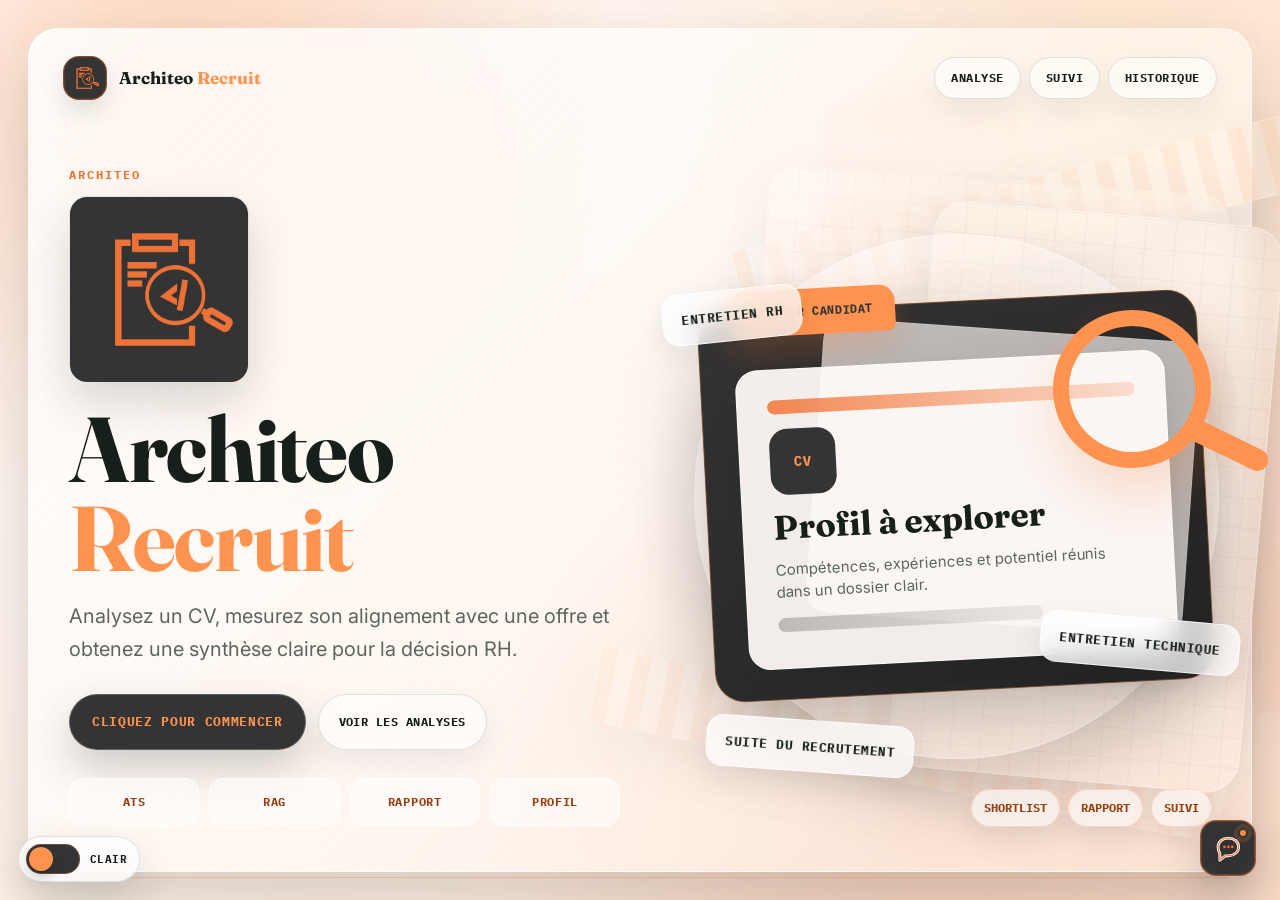
==== commit 0e5ee571: "secondd commiiiit" ====
--- a/index.html
+++ b/index.html
@@ -8,20 +8,28 @@
   <link rel="preconnect" href="https://fonts.gstatic.com" crossorigin>
   <link href="https://fonts.googleapis.com/css2?family=Fraunces:opsz,wght@9..144,500;9..144,600;9..144,700;9..144,900&family=IBM+Plex+Mono:wght@500;600;700&family=Inter:wght@400;500;600;700;800&display=swap" rel="stylesheet">
   <link rel="icon" href="/assets/tab-logo.jpeg" type="image/jpeg">
-  <link rel="stylesheet" href="styles.css?v=dark-rag-1">
+  <script src="theme-toggle.js?v=theme-1"></script>
+  <link rel="stylesheet" href="styles.css?v=home-pro-1">
   <script src="rag-widget.js?v=dark-rag-1" defer></script>
 </head>
 <body class="home-body">
   <main class="welcome-screen welcome-page" aria-label="Page d'accueil">
     <div class="welcome-topline">
-      
-      <a class="welcome-history-link" href="/history">Historique</a>
+      <a class="welcome-brand" href="/" aria-label="Architeo Recruit">
+        <img class="brand-logo" src="/assets/architeo-recruite-logo.png" alt="" aria-hidden="true">
+        <span>Architeo <strong>Recruit</strong></span>
+      </a>
+      <div class="welcome-top-actions" aria-label="Accès rapides">
+        <a class="welcome-history-link" href="/app?start=1">Analyse</a>
+        <a class="welcome-history-link" href="/tracking">Suivi</a>
+        <a class="welcome-history-link" href="/history">Historique</a>
+      </div>
     </div>
 
     <div class="welcome-visual" aria-hidden="true">
-      <div class="welcome-panel panel-a"></div>
-      <div class="welcome-panel panel-b"></div>
-      <div class="welcome-panel panel-c"></div>
+      <div class="visual-ribbon ribbon-a"></div>
+      <div class="visual-ribbon ribbon-b"></div>
+      <div class="visual-grid-slab"></div>
     </div>
 
     <section class="welcome-layout">
@@ -42,31 +50,24 @@
         </div>
       </div>
 
-      <aside class="welcome-dashboard" aria-label="Aperçu du tableau de bord">
-        <div class="dashboard-head">
-          <span>Score global</span>
-          <strong>86%</strong>
+      <aside class="welcome-showcase" aria-label="Scène créative de recrutement">
+        <div class="showcase-folder">
+          <span class="folder-tab">Dossier candidat</span>
+          <div class="showcase-paper paper-main">
+            <span>CV</span>
+            <strong>Profil à explorer</strong>
+            <p>Compétences, expériences et potentiel réunis dans un dossier clair.</p>
+          </div>
+          <div class="showcase-paper paper-back"></div>
         </div>
-        <div class="dashboard-bars">
-          <span style="--bar: 92%"></span>
-          <span style="--bar: 78%"></span>
-          <span style="--bar: 64%"></span>
-        </div>
-        <div class="dashboard-card-row">
-          <div>
-            <span>Type profil</span>
-            <strong>Data Analyst</strong>
-          </div>
-          <div>
-            <span>ATS</span>
-            <strong>80%</strong>
-          </div>
-        </div>
-        <div class="dashboard-tags">
-          <span>Python</span>
-          <span>SQL</span>
-          <span>Power BI</span>
-          <span>Reporting</span>
+        <div class="showcase-lens" aria-hidden="true"></div>
+        <div class="showcase-note note-rh">Entretien RH</div>
+        <div class="showcase-note note-tech">Entretien technique</div>
+        <div class="showcase-note note-next">Suite du recrutement</div>
+        <div class="showcase-tags" aria-hidden="true">
+          <span>Shortlist</span>
+          <span>Rapport</span>
+          <span>Suivi</span>
         </div>
       </aside>
     </section>
--- a/styles.css
+++ b/styles.css
@@ -104,6 +104,173 @@
   -webkit-backdrop-filter: blur(8px);
   backdrop-filter: blur(8px);
   background: rgba(255, 255, 255, 0.035);
+}
+
+:root[data-theme="dark"] body {
+  color: #f6f1ec;
+  background:
+    radial-gradient(circle at 14% 10%, rgba(255, 147, 79, 0.16), transparent 32%),
+    radial-gradient(circle at 86% 8%, rgba(255, 196, 127, 0.08), transparent 30%),
+    radial-gradient(circle at 72% 88%, rgba(183, 70, 22, 0.14), transparent 36%),
+    linear-gradient(135deg, #161514 0%, #20201e 52%, #2a211d 100%);
+}
+
+:root[data-theme="dark"] body::before {
+  background:
+    linear-gradient(rgba(255, 255, 255, 0.07) 1px, transparent 1px),
+    linear-gradient(90deg, rgba(255, 255, 255, 0.07) 1px, transparent 1px);
+  background-size: 44px 44px;
+}
+
+:root[data-theme="dark"] body::after {
+  background: rgba(0, 0, 0, 0.12);
+}
+
+:root[data-theme="dark"] .home-body::before,
+:root[data-theme="dark"] body.app-started::before {
+  opacity: 0.12;
+  mix-blend-mode: screen;
+}
+
+:root[data-theme="dark"] .welcome-screen::before,
+:root[data-theme="dark"] .panel,
+:root[data-theme="dark"] .score-card,
+:root[data-theme="dark"] .metric-card,
+:root[data-theme="dark"] .history-item,
+:root[data-theme="dark"] .tracking-item,
+:root[data-theme="dark"] .tracking-stat,
+:root[data-theme="dark"] .report-sheet,
+:root[data-theme="dark"] .welcome-history-link,
+:root[data-theme="dark"] .welcome-secondary,
+:root[data-theme="dark"] .welcome-proof span,
+:root[data-theme="dark"] .showcase-note,
+:root[data-theme="dark"] .showcase-tags span,
+:root[data-theme="dark"] .visual-card,
+:root[data-theme="dark"] .visual-grid-slab {
+  background-color: rgba(34, 34, 32, 0.72);
+  border-color: rgba(255, 255, 255, 0.14);
+  color: #f6f1ec;
+}
+
+:root[data-theme="dark"] .welcome-screen::before,
+:root[data-theme="dark"] .panel,
+:root[data-theme="dark"] .score-card,
+:root[data-theme="dark"] .metric-card,
+:root[data-theme="dark"] .history-item,
+:root[data-theme="dark"] .tracking-item,
+:root[data-theme="dark"] .report-sheet {
+  box-shadow: 0 24px 70px rgba(0, 0, 0, 0.32);
+}
+
+:root[data-theme="dark"] .welcome-content h1,
+:root[data-theme="dark"] .welcome-brand,
+:root[data-theme="dark"] .brand-text,
+:root[data-theme="dark"] h1,
+:root[data-theme="dark"] h2,
+:root[data-theme="dark"] h3,
+:root[data-theme="dark"] .paper-main strong,
+:root[data-theme="dark"] .history-main h3,
+:root[data-theme="dark"] .tracking-main h3,
+:root[data-theme="dark"] .report-metric strong {
+  color: #fff8f2;
+}
+
+:root[data-theme="dark"] .welcome-copy,
+:root[data-theme="dark"] .overview-text,
+:root[data-theme="dark"] .history-main p,
+:root[data-theme="dark"] .tracking-main p,
+:root[data-theme="dark"] .paper-main p,
+:root[data-theme="dark"] .report-empty p,
+:root[data-theme="dark"] .status,
+:root[data-theme="dark"] .empty-note {
+  color: rgba(246, 241, 236, 0.72);
+}
+
+:root[data-theme="dark"] .showcase-paper,
+:root[data-theme="dark"] .chatbot-popover,
+:root[data-theme="dark"] .chatbot-upload,
+:root[data-theme="dark"] .chatbot-conversation,
+:root[data-theme="dark"] .chat-box,
+:root[data-theme="dark"] .chat-message,
+:root[data-theme="dark"] .rag-library-item,
+:root[data-theme="dark"] .rag-result-card,
+:root[data-theme="dark"] textarea,
+:root[data-theme="dark"] input {
+  color: #fff8f2;
+  background: rgba(36, 36, 34, 0.86);
+  border-color: rgba(255, 255, 255, 0.16);
+}
+
+:root[data-theme="dark"] .ghost-btn,
+:root[data-theme="dark"] .nav-tab.is-active,
+:root[data-theme="dark"] .chip,
+:root[data-theme="dark"] .report-tag {
+  color: #fff8f2;
+  background: rgba(255, 255, 255, 0.1);
+  border-color: rgba(255, 255, 255, 0.16);
+}
+
+:root[data-theme="dark"] .topbar {
+  background: rgba(14, 14, 13, 0.88);
+  border-color: rgba(255, 255, 255, 0.16);
+}
+
+.theme-toggle {
+  position: fixed;
+  left: 18px;
+  bottom: 18px;
+  z-index: 80;
+  min-height: 44px;
+  display: inline-flex;
+  align-items: center;
+  gap: 10px;
+  padding: 7px 12px 7px 7px;
+  color: var(--ink);
+  background: rgba(255, 255, 255, 0.72);
+  border: 1px solid rgba(112, 133, 121, 0.22);
+  border-radius: 999px;
+  box-shadow: 0 18px 42px rgba(22, 31, 26, 0.14);
+  font-family: var(--font-mono);
+  font-size: 11px;
+  font-weight: 800;
+  letter-spacing: 0.04em;
+  text-transform: uppercase;
+  cursor: pointer;
+  -webkit-backdrop-filter: blur(16px) saturate(1.08);
+  backdrop-filter: blur(16px) saturate(1.08);
+}
+
+.theme-toggle-track {
+  width: 54px;
+  height: 30px;
+  position: relative;
+  display: inline-flex;
+  align-items: center;
+  padding: 3px;
+  background: var(--logo-bg);
+  border-radius: 999px;
+  box-shadow: inset 0 0 0 1px rgba(255, 147, 79, 0.28);
+}
+
+.theme-toggle-thumb {
+  width: 24px;
+  height: 24px;
+  display: block;
+  background: var(--orange-bright);
+  border-radius: 50%;
+  box-shadow: 0 6px 14px rgba(0, 0, 0, 0.22);
+  transform: translateX(0);
+  transition: transform 180ms ease, background 180ms ease;
+}
+
+.theme-toggle[aria-pressed="true"] {
+  color: #fff8f2;
+  background: rgba(25, 25, 24, 0.82);
+  border-color: rgba(255, 147, 79, 0.28);
+}
+
+.theme-toggle[aria-pressed="true"] .theme-toggle-thumb {
+  transform: translateX(24px);
 }
 
 body.app-started::before {
@@ -131,21 +298,17 @@
 
 .home-body::before {
   background:
-    url("/assets/architeo-recruite-logo.png") right -90px top 104px / clamp(360px, 48vw, 720px) auto no-repeat,
-    url("/assets/architeo-recruite-logo.png") left -160px top 48% / clamp(240px, 30vw, 430px) auto no-repeat,
-    url("/assets/architeo-recruite-logo.png") right 13% bottom -220px / clamp(260px, 36vw, 560px) auto no-repeat,
-    linear-gradient(rgba(255, 255, 255, 0.18) 1px, transparent 1px),
-    linear-gradient(90deg, rgba(255, 255, 255, 0.18) 1px, transparent 1px);
+    url("/assets/brand-mark-transparent.png") right -120px top 76px / clamp(420px, 46vw, 680px) auto no-repeat,
+    linear-gradient(rgba(255, 255, 255, 0.2) 1px, transparent 1px),
+    linear-gradient(90deg, rgba(255, 255, 255, 0.2) 1px, transparent 1px);
   background-size:
-    clamp(360px, 48vw, 720px) auto,
-    clamp(240px, 30vw, 430px) auto,
-    clamp(260px, 36vw, 560px) auto,
+    clamp(420px, 46vw, 680px) auto,
     44px 44px,
     44px 44px;
-  opacity: 0.22;
+  opacity: 0.18;
   mix-blend-mode: multiply;
-  -webkit-mask-image: linear-gradient(to bottom, rgba(0, 0, 0, 0.88), rgba(0, 0, 0, 0.58) 70%, transparent 100%);
-  mask-image: linear-gradient(to bottom, rgba(0, 0, 0, 0.88), rgba(0, 0, 0, 0.58) 70%, transparent 100%);
+  -webkit-mask-image: linear-gradient(to bottom, rgba(0, 0, 0, 0.82), rgba(0, 0, 0, 0.54) 68%, transparent 100%);
+  mask-image: linear-gradient(to bottom, rgba(0, 0, 0, 0.82), rgba(0, 0, 0, 0.54) 68%, transparent 100%);
 }
 
 .home-body::after {
@@ -177,14 +340,14 @@
   overflow: hidden;
   display: grid;
   align-items: center;
-  padding: clamp(32px, 7vw, 82px);
+  padding: clamp(22px, 4vw, 52px);
   isolation: isolate;
 }
 
 .home-body .welcome-screen {
   align-items: stretch;
   grid-template-rows: auto minmax(0, 1fr);
-  gap: clamp(28px, 4vw, 54px);
+  gap: clamp(22px, 3vw, 42px);
 }
 
 .welcome-screen::before {
@@ -193,10 +356,10 @@
   inset: clamp(16px, 3vw, 28px);
   z-index: -2;
   border: 1px solid rgba(255, 255, 255, 0.58);
-  border-radius: 34px;
+  border-radius: 30px;
   background:
-    linear-gradient(135deg, rgba(255, 255, 255, 0.72), rgba(255, 236, 222, 0.28)),
-    rgba(255, 255, 255, 0.22);
+    linear-gradient(135deg, rgba(255, 255, 255, 0.78), rgba(255, 236, 222, 0.34)),
+    rgba(255, 255, 255, 0.24);
   box-shadow: var(--shadow);
   -webkit-backdrop-filter: blur(10px) saturate(1.1);
   backdrop-filter: blur(10px) saturate(1.1);
@@ -214,7 +377,7 @@
 }
 
 .welcome-content {
-  width: min(760px, 100%);
+  width: min(690px, 100%);
   position: relative;
   z-index: 2;
   padding-left: clamp(0px, 2vw, 18px);
@@ -223,11 +386,12 @@
 .welcome-topline {
   position: relative;
   z-index: 3;
-  min-height: 58px;
+  min-height: 54px;
   display: flex;
   align-items: center;
   justify-content: space-between;
   gap: 16px;
+  padding: 0 clamp(0px, 1vw, 12px);
 }
 
 .welcome-brand,
@@ -244,6 +408,17 @@
   font-family: var(--font-display);
   font-size: 17px;
   font-weight: 700;
+}
+
+.welcome-brand strong {
+  color: var(--orange-bright);
+  font-weight: 700;
+}
+
+.welcome-top-actions {
+  display: inline-flex;
+  align-items: center;
+  gap: 8px;
 }
 
 .welcome-history-link,
@@ -269,9 +444,11 @@
   position: relative;
   z-index: 2;
   display: grid;
-  grid-template-columns: minmax(0, 1fr) minmax(320px, 440px);
+  grid-template-columns: minmax(0, 0.94fr) minmax(460px, 0.9fr);
   align-items: center;
-  gap: clamp(28px, 6vw, 80px);
+  gap: clamp(34px, 5vw, 78px);
+  width: min(1240px, 100%);
+  margin: 0 auto;
 }
 
 .welcome-kicker {
@@ -285,7 +462,7 @@
 }
 
 .welcome-content h1 {
-  max-width: 820px;
+  max-width: 760px;
   margin-bottom: 18px;
   color: var(--ink);
   font-size: clamp(48px, 8vw, 92px);
@@ -300,7 +477,7 @@
 }
 
 .welcome-copy {
-  max-width: 560px;
+  max-width: 600px;
   margin-bottom: 28px;
   color: var(--muted);
   font-family: var(--font-body);
@@ -348,7 +525,7 @@
 }
 
 .welcome-proof {
-  max-width: 560px;
+  max-width: 600px;
   margin-top: 28px;
   display: grid;
   grid-template-columns: repeat(4, minmax(0, 1fr));
@@ -374,16 +551,39 @@
 
 .welcome-dashboard {
   min-width: 0;
-  padding: clamp(18px, 3vw, 26px);
-  display: grid;
-  gap: 18px;
+  position: relative;
+  padding: clamp(18px, 3vw, 28px);
+  display: grid;
+  gap: 16px;
   color: var(--text);
-  background: rgba(255, 255, 255, 0.58);
+  background:
+    linear-gradient(180deg, rgba(255, 255, 255, 0.72), rgba(255, 247, 242, 0.6)),
+    rgba(255, 255, 255, 0.58);
   border: 1px solid rgba(255, 255, 255, 0.68);
-  border-radius: 28px;
+  border-radius: 24px;
   box-shadow: var(--shadow);
   -webkit-backdrop-filter: blur(24px) saturate(1.16);
   backdrop-filter: blur(24px) saturate(1.16);
+  overflow: hidden;
+}
+
+.welcome-dashboard::before {
+  content: "";
+  position: absolute;
+  inset: 0;
+  pointer-events: none;
+  border-radius: inherit;
+  background:
+    linear-gradient(90deg, rgba(242, 111, 47, 0.16), transparent 38%),
+    linear-gradient(rgba(22, 31, 26, 0.045) 1px, transparent 1px),
+    linear-gradient(90deg, rgba(22, 31, 26, 0.045) 1px, transparent 1px);
+  background-size: auto, 26px 26px, 26px 26px;
+  opacity: 0.72;
+}
+
+.welcome-dashboard > * {
+  position: relative;
+  z-index: 1;
 }
 
 .welcome-brand-art {
@@ -397,6 +597,396 @@
   box-shadow: 0 20px 46px rgba(22, 31, 26, 0.16);
 }
 
+.welcome-showcase {
+  width: min(590px, 100%);
+  min-height: clamp(560px, 58vw, 690px);
+  position: relative;
+  display: grid;
+  place-items: center;
+  justify-self: end;
+  isolation: isolate;
+}
+
+.welcome-showcase::before {
+  content: "";
+  position: absolute;
+  width: min(560px, 96%);
+  aspect-ratio: 1;
+  background:
+    radial-gradient(circle at 48% 46%, rgba(255, 147, 79, 0.3), transparent 56%),
+    linear-gradient(135deg, rgba(255, 255, 255, 0.32), rgba(255, 240, 232, 0.16));
+  border: 1px solid rgba(255, 255, 255, 0.44);
+  border-radius: 50%;
+  box-shadow: 0 30px 80px rgba(22, 31, 26, 0.13);
+  z-index: -2;
+}
+
+.welcome-showcase::after {
+  content: "";
+  position: absolute;
+  width: 64%;
+  height: 82%;
+  right: -6%;
+  top: 9%;
+  z-index: -3;
+  border: 1px solid rgba(255, 255, 255, 0.38);
+  border-radius: 34px;
+  background:
+    linear-gradient(rgba(52, 52, 52, 0.045) 1px, transparent 1px),
+    linear-gradient(90deg, rgba(52, 52, 52, 0.045) 1px, transparent 1px),
+    rgba(255, 255, 255, 0.18);
+  background-size: 30px 30px;
+  transform: rotate(5deg);
+  box-shadow: var(--shadow-soft);
+  -webkit-backdrop-filter: blur(12px) saturate(1.06);
+  backdrop-filter: blur(12px) saturate(1.06);
+}
+
+.showcase-folder {
+  width: min(500px, 92%);
+  min-height: 390px;
+  position: relative;
+  padding: 68px 32px 30px;
+  background:
+    linear-gradient(145deg, rgba(52, 52, 52, 0.96), rgba(35, 35, 35, 0.92)),
+    var(--logo-bg);
+  border: 1px solid rgba(255, 147, 79, 0.42);
+  border-radius: 30px;
+  box-shadow: 0 34px 86px rgba(52, 52, 52, 0.24);
+  transform: rotate(-3deg);
+}
+
+.folder-tab {
+  min-height: 46px;
+  position: absolute;
+  left: 32px;
+  top: -21px;
+  padding: 0 22px;
+  display: inline-flex;
+  align-items: center;
+  color: var(--logo-bg);
+  background: var(--orange-bright);
+  border-radius: 16px 16px 8px 8px;
+  font-family: var(--font-mono);
+  font-size: 12px;
+  font-weight: 800;
+  letter-spacing: 0.05em;
+  text-transform: uppercase;
+  box-shadow: 0 16px 30px rgba(242, 111, 47, 0.22);
+}
+
+.showcase-paper {
+  position: absolute;
+  background: rgba(255, 250, 247, 0.94);
+  border: 1px solid rgba(255, 255, 255, 0.72);
+  border-radius: 22px;
+  box-shadow: 0 22px 50px rgba(22, 31, 26, 0.16);
+}
+
+.paper-main {
+  inset: 58px 34px 30px;
+  padding: 30px;
+  display: grid;
+  align-content: start;
+  gap: 15px;
+}
+
+.paper-main::before,
+.paper-main::after {
+  content: "";
+  display: block;
+  height: 14px;
+  border-radius: 999px;
+  background: linear-gradient(90deg, rgba(242, 111, 47, 0.82), rgba(242, 111, 47, 0.18));
+}
+
+.paper-main::after {
+  width: 72%;
+  background: linear-gradient(90deg, rgba(52, 52, 52, 0.28), rgba(52, 52, 52, 0.08));
+}
+
+.paper-main span {
+  width: 66px;
+  height: 66px;
+  display: grid;
+  place-items: center;
+  color: var(--orange-bright);
+  background: var(--logo-bg);
+  border-radius: 18px;
+  font-family: var(--font-mono);
+  font-size: 14px;
+  font-weight: 800;
+  letter-spacing: 0.08em;
+}
+
+.paper-main strong {
+  color: var(--ink);
+  font-family: var(--font-display);
+  font-size: 34px;
+  line-height: 1;
+}
+
+.paper-main p {
+  margin: 0;
+  color: var(--muted);
+  font-family: var(--font-body);
+  font-size: 15px;
+  line-height: 1.48;
+}
+
+.paper-back {
+  width: 76%;
+  height: 76%;
+  right: 12px;
+  top: 30px;
+  z-index: -1;
+  transform: rotate(7deg);
+  opacity: 0.72;
+}
+
+.showcase-lens {
+  width: 158px;
+  height: 158px;
+  position: absolute;
+  right: clamp(-12px, 2vw, 18px);
+  top: 23%;
+  border: 16px solid var(--orange-bright);
+  border-radius: 50%;
+  box-shadow: 0 26px 56px rgba(242, 111, 47, 0.22);
+  transform: rotate(-12deg);
+}
+
+.showcase-lens::after {
+  content: "";
+  width: 88px;
+  height: 22px;
+  position: absolute;
+  right: -72px;
+  bottom: 4px;
+  background: var(--orange-bright);
+  border-radius: 999px;
+  transform: rotate(38deg);
+  transform-origin: left center;
+}
+
+.showcase-note {
+  min-height: 52px;
+  position: absolute;
+  display: inline-flex;
+  align-items: center;
+  padding: 0 18px;
+  color: var(--ink);
+  background: rgba(255, 255, 255, 0.74);
+  border: 1px solid rgba(255, 255, 255, 0.76);
+  border-radius: 17px;
+  box-shadow: var(--shadow-sm);
+  font-family: var(--font-mono);
+  font-size: 12.5px;
+  font-weight: 800;
+  letter-spacing: 0.04em;
+  text-transform: uppercase;
+  -webkit-backdrop-filter: blur(14px) saturate(1.08);
+  backdrop-filter: blur(14px) saturate(1.08);
+}
+
+.note-rh {
+  left: -4%;
+  top: 20%;
+  transform: rotate(-6deg);
+}
+
+.note-tech {
+  right: -2%;
+  bottom: 25%;
+  transform: rotate(5deg);
+}
+
+.note-next {
+  left: 4%;
+  bottom: 10%;
+  transform: rotate(4deg);
+}
+
+.showcase-tags {
+  position: absolute;
+  right: 3%;
+  bottom: 2%;
+  display: flex;
+  flex-wrap: wrap;
+  justify-content: flex-end;
+  gap: 8px;
+}
+
+.showcase-tags span {
+  padding: 9px 12px;
+  color: var(--pine-dark);
+  background: rgba(255, 255, 255, 0.6);
+  border: 1px solid rgba(242, 111, 47, 0.2);
+  border-radius: 999px;
+  box-shadow: 0 12px 28px rgba(22, 31, 26, 0.08);
+  font-family: var(--font-mono);
+  font-size: 12px;
+  font-weight: 800;
+  text-transform: uppercase;
+  -webkit-backdrop-filter: blur(14px);
+  backdrop-filter: blur(14px);
+}
+
+.dashboard-top,
+.dashboard-candidate {
+  min-width: 0;
+  display: grid;
+  gap: 12px;
+}
+
+.dashboard-top {
+  grid-template-columns: minmax(0, 1fr) 96px;
+  align-items: center;
+}
+
+.dashboard-top span,
+.dashboard-candidate span,
+.dashboard-bar-row span {
+  color: var(--muted);
+  font-family: var(--font-mono);
+  font-size: 11px;
+  font-weight: 800;
+  letter-spacing: 0.06em;
+  text-transform: uppercase;
+}
+
+.dashboard-top strong {
+  display: block;
+  margin-top: 5px;
+  color: var(--ink);
+  font-family: var(--font-display);
+  font-size: clamp(28px, 3vw, 40px);
+  line-height: 1;
+}
+
+.dashboard-score-bubble {
+  width: 92px;
+  height: 92px;
+  display: grid;
+  place-items: center;
+  color: var(--orange-bright);
+  background: var(--logo-bg);
+  border: 1px solid rgba(255, 147, 79, 0.42);
+  border-radius: 22px;
+  box-shadow: 0 18px 40px rgba(52, 52, 52, 0.2);
+}
+
+.dashboard-score-bubble span {
+  color: inherit;
+  font-family: var(--font-display);
+  font-size: 32px;
+  font-weight: 700;
+  letter-spacing: 0;
+}
+
+.dashboard-candidate {
+  grid-template-columns: 58px minmax(0, 1fr);
+  align-items: center;
+  padding: 14px;
+  background: rgba(255, 255, 255, 0.58);
+  border: 1px solid rgba(255, 255, 255, 0.72);
+  border-radius: var(--radius-sm);
+}
+
+.dashboard-avatar {
+  width: 58px;
+  height: 58px;
+  display: grid;
+  place-items: center;
+  color: var(--orange-bright);
+  background: var(--logo-bg);
+  border-radius: 17px;
+  font-family: var(--font-mono);
+  font-size: 13px;
+  font-weight: 800;
+  letter-spacing: 0.08em;
+}
+
+.dashboard-candidate strong {
+  display: block;
+  margin-top: 4px;
+  color: var(--ink);
+  font-family: var(--font-display);
+  font-size: 24px;
+  line-height: 1;
+}
+
+.dashboard-candidate p {
+  margin: 7px 0 0;
+  color: var(--muted);
+  font-family: var(--font-body);
+  font-size: 13.5px;
+  line-height: 1.45;
+}
+
+.dashboard-bar-row {
+  min-width: 0;
+  display: grid;
+  grid-template-columns: 96px minmax(0, 1fr) 42px;
+  align-items: center;
+  gap: 10px;
+}
+
+.dashboard-bar-row i {
+  height: 10px;
+  display: block;
+  overflow: hidden;
+  background: rgba(112, 133, 121, 0.15);
+  border-radius: 999px;
+}
+
+.dashboard-bar-row i::before {
+  content: "";
+  display: block;
+  width: var(--bar);
+  height: 100%;
+  background: var(--brand-gradient);
+  border-radius: inherit;
+}
+
+.dashboard-bar-row em {
+  color: var(--ink);
+  font-family: var(--font-mono);
+  font-size: 12px;
+  font-style: normal;
+  font-weight: 800;
+  text-align: right;
+}
+
+.dashboard-pipeline {
+  display: grid;
+  grid-template-columns: repeat(4, minmax(0, 1fr));
+  gap: 8px;
+}
+
+.dashboard-pipeline span {
+  min-height: 42px;
+  display: grid;
+  place-items: center;
+  padding: 8px;
+  color: var(--ink);
+  background: rgba(255, 255, 255, 0.58);
+  border: 1px solid rgba(242, 111, 47, 0.18);
+  border-radius: 14px;
+  font-family: var(--font-mono);
+  font-size: 10.5px;
+  font-weight: 800;
+  letter-spacing: 0.03em;
+  text-align: center;
+  text-transform: uppercase;
+}
+
+.dashboard-pipeline span.is-active {
+  color: var(--orange-bright);
+  background: var(--logo-bg);
+  border-color: rgba(255, 147, 79, 0.42);
+}
+
 .dashboard-head {
   display: flex;
   align-items: flex-start;
@@ -427,7 +1017,7 @@
   gap: 10px;
 }
 
-.dashboard-bars span {
+.dashboard-bars > span {
   height: 13px;
   border-radius: 999px;
   background:
@@ -485,60 +1075,253 @@
   pointer-events: none;
 }
 
-.welcome-panel {
+.visual-ribbon,
+.visual-card,
+.visual-score-badge,
+.visual-keyword-cloud {
   position: absolute;
-  border: 1px solid rgba(255, 255, 255, 0.62);
-  border-radius: 24px;
-  background: rgba(255, 255, 255, 0.44);
-  box-shadow: var(--shadow-soft);
   -webkit-backdrop-filter: blur(18px) saturate(1.12);
   backdrop-filter: blur(18px) saturate(1.12);
 }
 
-.welcome-panel::before,
-.welcome-panel::after {
+.visual-ribbon {
+  height: 120px;
+  border: 1px solid rgba(255, 255, 255, 0.42);
+  background:
+    repeating-linear-gradient(90deg, rgba(255, 147, 79, 0.18) 0 18px, transparent 18px 32px),
+    rgba(255, 255, 255, 0.16);
+  box-shadow: var(--shadow-soft);
+}
+
+.visual-ribbon.ribbon-a {
+  width: min(660px, 54vw);
+  right: -160px;
+  top: 16%;
+  transform: rotate(-16deg);
+}
+
+.visual-ribbon.ribbon-b {
+  width: min(560px, 48vw);
+  left: 44%;
+  bottom: 9%;
+  transform: rotate(14deg);
+  opacity: 0.68;
+}
+
+.visual-card {
+  border: 1px solid rgba(255, 255, 255, 0.62);
+  border-radius: 22px;
+  background: rgba(255, 255, 255, 0.52);
+  box-shadow: var(--shadow-soft);
+}
+
+.cv-scan-card {
+  width: min(310px, 28vw);
+  min-height: 230px;
+  right: clamp(34px, 11vw, 150px);
+  top: 15%;
+  padding: 22px;
+  display: grid;
+  gap: 15px;
+  transform: rotate(5deg);
+}
+
+.scan-label {
+  width: 54px;
+  height: 54px;
+  display: grid;
+  place-items: center;
+  color: var(--orange-bright);
+  background: var(--logo-bg);
+  border: 1px solid rgba(255, 147, 79, 0.36);
+  border-radius: 16px;
+  font-family: var(--font-mono);
+  font-size: 13px;
+  font-weight: 800;
+  letter-spacing: 0.08em;
+}
+
+.scan-lines {
+  display: grid;
+  gap: 9px;
+}
+
+.scan-lines i {
+  height: 12px;
+  display: block;
+  border-radius: 999px;
+  background:
+    linear-gradient(90deg, rgba(242, 111, 47, 0.92) 0 var(--line), rgba(255, 255, 255, 0.62) var(--line) 100%);
+  box-shadow: inset 0 0 0 1px rgba(242, 111, 47, 0.08);
+}
+
+.scan-lines i:nth-child(1) {
+  --line: 88%;
+}
+
+.scan-lines i:nth-child(2) {
+  --line: 70%;
+}
+
+.scan-lines i:nth-child(3) {
+  --line: 52%;
+}
+
+.scan-lines i:nth-child(4) {
+  --line: 76%;
+}
+
+.scan-window {
+  min-height: 74px;
+  border: 1px dashed rgba(242, 111, 47, 0.42);
+  border-radius: 18px;
+  background:
+    linear-gradient(90deg, transparent 0 42%, rgba(255, 147, 79, 0.24) 42% 48%, transparent 48% 100%),
+    linear-gradient(180deg, rgba(255, 255, 255, 0.52), rgba(255, 240, 232, 0.72));
+}
+
+.pipeline-card {
+  width: min(430px, 38vw);
+  right: clamp(70px, 14vw, 210px);
+  bottom: 13%;
+  padding: 15px;
+  display: grid;
+  grid-template-columns: repeat(4, minmax(0, 1fr));
+  gap: 8px;
+  transform: rotate(-3deg);
+}
+
+.pipeline-card span {
+  min-height: 42px;
+  display: grid;
+  place-items: center;
+  color: var(--ink);
+  background: rgba(255, 255, 255, 0.58);
+  border: 1px solid rgba(242, 111, 47, 0.2);
+  border-radius: 14px;
+  font-family: var(--font-mono);
+  font-size: 11px;
+  font-weight: 800;
+  letter-spacing: 0.03em;
+  text-align: center;
+  text-transform: uppercase;
+}
+
+.pipeline-card span:first-child {
+  color: var(--orange-bright);
+  background: var(--logo-bg);
+  border-color: rgba(255, 147, 79, 0.42);
+}
+
+.visual-score-badge {
+  width: 138px;
+  height: 138px;
+  right: clamp(28px, 6vw, 86px);
+  bottom: 31%;
+  display: grid;
+  place-items: center;
+  align-content: center;
+  color: var(--orange-bright);
+  background:
+    conic-gradient(from -20deg, var(--orange-bright) 0 82%, rgba(255, 255, 255, 0.56) 82% 100%);
+  border: 1px solid rgba(255, 255, 255, 0.72);
+  border-radius: 28px;
+  box-shadow: var(--shadow-soft);
+  transform: rotate(7deg);
+}
+
+.visual-score-badge::before {
   content: "";
   position: absolute;
-  left: 22px;
-  right: 22px;
+  inset: 10px;
+  background: var(--logo-bg);
+  border-radius: 22px;
+}
+
+.visual-score-badge span,
+.visual-score-badge strong {
+  position: relative;
+  z-index: 1;
+}
+
+.visual-score-badge span {
+  font-family: var(--font-mono);
+  font-size: 11px;
+  font-weight: 800;
+  letter-spacing: 0.08em;
+  text-transform: uppercase;
+}
+
+.visual-score-badge strong {
+  font-family: var(--font-display);
+  font-size: 42px;
+  line-height: 0.95;
+}
+
+.visual-keyword-cloud {
+  left: clamp(44px, 6vw, 96px);
+  bottom: 12%;
+  max-width: 330px;
+  display: flex;
+  flex-wrap: wrap;
+  gap: 8px;
+}
+
+.visual-keyword-cloud span {
+  padding: 9px 12px;
+  color: var(--pine-dark);
+  background: rgba(255, 255, 255, 0.58);
+  border: 1px solid rgba(242, 111, 47, 0.24);
   border-radius: 999px;
-  background: rgba(22, 31, 26, 0.12);
-}
-
-.welcome-panel::before {
-  top: 24px;
-  height: 12px;
-}
-
-.welcome-panel::after {
-  top: 52px;
-  height: 46px;
-  background: linear-gradient(90deg, rgba(255, 147, 79, 0.82) 0 42%, rgba(255, 231, 215, 0.86) 42% 100%);
-}
-
-.welcome-panel.panel-a {
-  width: min(340px, 32vw);
-  height: 210px;
-  right: clamp(36px, 8vw, 110px);
+  box-shadow: 0 12px 28px rgba(22, 31, 26, 0.08);
+  font-family: var(--font-mono);
+  font-size: 12px;
+  font-weight: 800;
+  text-transform: uppercase;
+}
+
+.home-body .visual-ribbon {
+  height: 76px;
+  opacity: 0.58;
+  border-color: rgba(255, 255, 255, 0.36);
+  background:
+    repeating-linear-gradient(90deg, rgba(255, 147, 79, 0.16) 0 16px, transparent 16px 34px),
+    rgba(255, 255, 255, 0.12);
+}
+
+.home-body .visual-ribbon.ribbon-a {
+  width: min(760px, 58vw);
+  right: -190px;
   top: 18%;
+  transform: rotate(-14deg);
+}
+
+.home-body .visual-ribbon.ribbon-b {
+  width: min(640px, 50vw);
+  left: 46%;
+  bottom: 13%;
+  transform: rotate(11deg);
+  opacity: 0.38;
+}
+
+.visual-grid-slab {
+  position: absolute;
+  width: min(470px, 36vw);
+  height: min(430px, 42vw);
+  right: clamp(18px, 5vw, 84px);
+  top: 20%;
+  border: 1px solid rgba(255, 255, 255, 0.42);
+  border-radius: 28px;
+  background:
+    linear-gradient(rgba(52, 52, 52, 0.06) 1px, transparent 1px),
+    linear-gradient(90deg, rgba(52, 52, 52, 0.06) 1px, transparent 1px),
+    rgba(255, 255, 255, 0.2);
+  background-size: 28px 28px;
+  box-shadow: var(--shadow-soft);
+  opacity: 0.52;
   transform: rotate(4deg);
-}
-
-.welcome-panel.panel-b {
-  width: min(280px, 28vw);
-  height: 180px;
-  right: clamp(30px, 14vw, 210px);
-  bottom: 17%;
-  transform: rotate(-5deg);
-}
-
-.welcome-panel.panel-c {
-  width: min(230px, 22vw);
-  height: 150px;
-  right: clamp(24px, 4vw, 70px);
-  bottom: 31%;
-  transform: rotate(2deg);
-  opacity: 0.78;
+  -webkit-backdrop-filter: blur(14px) saturate(1.08);
+  backdrop-filter: blur(14px) saturate(1.08);
 }
 
 /* ---------- Topbar: folder spine ---------- */
@@ -2678,30 +3461,88 @@
   .welcome-layout {
     grid-template-columns: 1fr;
     align-content: center;
-  }
-
-  .welcome-dashboard {
-    width: min(100%, 520px);
-  }
-
-  .welcome-panel.panel-a {
-    width: 260px;
-    height: 170px;
-    right: -60px;
-    top: 14%;
-    opacity: 0.68;
-  }
-
-  .welcome-panel.panel-b {
-    width: 220px;
-    height: 150px;
+    gap: 28px;
+  }
+
+  .welcome-showcase {
+    width: min(100%, 560px);
+    justify-self: center;
+  }
+
+  .welcome-showcase {
+    min-height: 500px;
+  }
+
+  .welcome-top-actions {
+    flex-wrap: wrap;
+    justify-content: flex-end;
+  }
+
+  .visual-ribbon.ribbon-a {
+    width: 420px;
+    right: -180px;
+    top: 12%;
+  }
+
+  .visual-ribbon.ribbon-b,
+  .pipeline-card {
+    display: none;
+  }
+
+  .visual-grid-slab {
+    width: 310px;
+    height: 310px;
+    right: -80px;
+    top: 16%;
+    opacity: 0.34;
+  }
+
+  .cv-scan-card {
+    width: 250px;
+    right: -82px;
+    top: 17%;
+    opacity: 0.78;
+  }
+
+  .visual-score-badge {
+    width: 112px;
+    height: 112px;
     right: 28px;
     bottom: 10%;
-    opacity: 0.58;
-  }
-
-  .welcome-panel.panel-c {
-    display: none;
+    opacity: 0.82;
+  }
+
+  .visual-score-badge strong {
+    font-size: 34px;
+  }
+
+  .visual-keyword-cloud {
+    left: 28px;
+    bottom: 8%;
+    max-width: 260px;
+    opacity: 0.72;
+  }
+
+  .showcase-folder {
+    width: min(430px, 88%);
+    min-height: 340px;
+    padding: 58px 26px 24px;
+  }
+
+  .showcase-lens {
+    width: 128px;
+    height: 128px;
+    right: 0;
+    top: 21%;
+    border-width: 13px;
+  }
+
+  .note-rh {
+    left: 3%;
+  }
+
+  .note-tech {
+    right: 3%;
   }
 
   .topbar {
@@ -2783,6 +3624,16 @@
     flex-direction: column;
   }
 
+  .welcome-top-actions,
+  .welcome-history-link {
+    width: 100%;
+  }
+
+  .welcome-top-actions {
+    display: grid;
+    grid-template-columns: repeat(3, minmax(0, 1fr));
+  }
+
   .welcome-actions,
   .welcome-secondary {
     width: 100%;
@@ -2791,6 +3642,113 @@
   .welcome-proof,
   .dashboard-card-row {
     grid-template-columns: repeat(2, minmax(0, 1fr));
+  }
+
+  .cv-scan-card {
+    width: 190px;
+    min-height: 170px;
+    right: -96px;
+    top: 18%;
+    padding: 16px;
+    opacity: 0.34;
+  }
+
+  .scan-label {
+    width: 44px;
+    height: 44px;
+  }
+
+  .scan-lines i {
+    height: 9px;
+  }
+
+  .scan-window {
+    min-height: 52px;
+  }
+
+  .visual-score-badge,
+  .visual-keyword-cloud,
+  .visual-grid-slab {
+    display: none;
+  }
+
+  .welcome-showcase {
+    min-height: 420px;
+    width: 100%;
+  }
+
+  .showcase-folder {
+    width: min(310px, 88%);
+    min-height: 270px;
+    padding: 48px 18px 18px;
+    transform: rotate(-2deg);
+  }
+
+  .folder-tab {
+    left: 18px;
+    min-height: 36px;
+    font-size: 10.5px;
+  }
+
+  .paper-main {
+    inset: 40px 20px 20px;
+    padding: 18px;
+  }
+
+  .paper-main strong {
+    font-size: 23px;
+  }
+
+  .showcase-lens {
+    width: 90px;
+    height: 90px;
+    right: -12px;
+    top: 18%;
+    border-width: 10px;
+    opacity: 0.78;
+  }
+
+  .showcase-lens::after {
+    width: 52px;
+    height: 14px;
+    right: -42px;
+  }
+
+  .showcase-note {
+    min-height: 40px;
+    padding: 0 12px;
+    font-size: 10px;
+  }
+
+  .note-rh {
+    left: 0;
+    top: 12%;
+  }
+
+  .note-tech {
+    right: 0;
+    bottom: 22%;
+  }
+
+  .note-next,
+  .showcase-tags {
+    display: none;
+  }
+
+  .dashboard-top,
+  .dashboard-candidate,
+  .dashboard-bar-row,
+  .dashboard-pipeline {
+    grid-template-columns: 1fr;
+  }
+
+  .dashboard-score-bubble {
+    width: 100%;
+    height: 74px;
+  }
+
+  .dashboard-bar-row em {
+    text-align: left;
   }
 
   .topbar-inner,
@@ -2935,3 +3893,356 @@
     text-align: left;
   }
 }
+
+/* ---------- Dark mode final pass ---------- */
+:root[data-theme="dark"] {
+  --paper: #171615;
+  --paper-line: rgba(255, 255, 255, 0.07);
+  --surface: rgba(35, 35, 33, 0.86);
+  --surface-alt: rgba(43, 42, 39, 0.82);
+  --ink: #fff8f2;
+  --text: #fff8f2;
+  --muted: rgba(246, 241, 236, 0.72);
+  --faint: rgba(246, 241, 236, 0.48);
+  --line: rgba(255, 255, 255, 0.14);
+  --line-strong: rgba(255, 147, 79, 0.28);
+  --pine-dark: #ffb386;
+  --pine-tint: rgba(255, 147, 79, 0.14);
+  --indigo-tint: rgba(133, 146, 210, 0.16);
+  --amber-tint: rgba(255, 190, 105, 0.16);
+  --red-tint: rgba(255, 135, 135, 0.16);
+  --success-tint: rgba(34, 197, 94, 0.14);
+  --success-dark: #86efac;
+  --success-line: rgba(134, 239, 172, 0.26);
+  --glass: rgba(35, 35, 33, 0.76);
+  --glass-strong: rgba(28, 28, 26, 0.86);
+  --shadow-sm: 0 10px 30px rgba(0, 0, 0, 0.24);
+  --shadow-soft: 0 18px 50px rgba(0, 0, 0, 0.3);
+  --shadow: 0 28px 80px rgba(0, 0, 0, 0.38);
+}
+
+:root[data-theme="dark"] body {
+  color: var(--text);
+  background:
+    radial-gradient(circle at 14% 10%, rgba(255, 147, 79, 0.16), transparent 32%),
+    radial-gradient(circle at 86% 8%, rgba(255, 196, 127, 0.08), transparent 30%),
+    radial-gradient(circle at 72% 88%, rgba(183, 70, 22, 0.12), transparent 36%),
+    linear-gradient(135deg, #151412 0%, #1d1d1a 52%, #29201c 100%);
+}
+
+:root[data-theme="dark"] body::before {
+  background:
+    linear-gradient(rgba(255, 255, 255, 0.06) 1px, transparent 1px),
+    linear-gradient(90deg, rgba(255, 255, 255, 0.06) 1px, transparent 1px);
+  background-size: 44px 44px;
+  opacity: 0.7;
+  mix-blend-mode: normal;
+}
+
+:root[data-theme="dark"] body::after {
+  background: rgba(0, 0, 0, 0.16);
+}
+
+:root[data-theme="dark"] .home-body::before,
+:root[data-theme="dark"] body.app-started::before {
+  opacity: 0.11;
+  mix-blend-mode: screen;
+}
+
+:root[data-theme="dark"] .welcome-screen::before,
+:root[data-theme="dark"] .overview,
+:root[data-theme="dark"] .panel,
+:root[data-theme="dark"] .score-card,
+:root[data-theme="dark"] .metric-card,
+:root[data-theme="dark"] .history-item,
+:root[data-theme="dark"] .history-empty,
+:root[data-theme="dark"] .tracking-item,
+:root[data-theme="dark"] .tracking-stat,
+:root[data-theme="dark"] .report-sheet,
+:root[data-theme="dark"] .chatbot-popover,
+:root[data-theme="dark"] .chatbot-upload,
+:root[data-theme="dark"] .chatbot-conversation,
+:root[data-theme="dark"] .chat-box,
+:root[data-theme="dark"] .rag-library-item,
+:root[data-theme="dark"] .rag-result-card,
+:root[data-theme="dark"] .chat-message,
+:root[data-theme="dark"] .rag-empty-state,
+:root[data-theme="dark"] .welcome-history-link,
+:root[data-theme="dark"] .welcome-secondary,
+:root[data-theme="dark"] .welcome-proof span,
+:root[data-theme="dark"] .showcase-note,
+:root[data-theme="dark"] .showcase-paper,
+:root[data-theme="dark"] .showcase-tags span,
+:root[data-theme="dark"] .visual-grid-slab,
+:root[data-theme="dark"] .dashboard-card-row div,
+:root[data-theme="dark"] .dashboard-candidate,
+:root[data-theme="dark"] .tracking-notes textarea {
+  color: var(--text);
+  background: var(--surface);
+  border-color: var(--line);
+  box-shadow: var(--shadow-sm);
+}
+
+:root[data-theme="dark"] .welcome-screen::before,
+:root[data-theme="dark"] .overview,
+:root[data-theme="dark"] .panel,
+:root[data-theme="dark"] .score-card,
+:root[data-theme="dark"] .metric-card,
+:root[data-theme="dark"] .report-sheet,
+:root[data-theme="dark"] .chatbot-popover {
+  background:
+    linear-gradient(135deg, rgba(42, 41, 38, 0.9), rgba(31, 30, 28, 0.8)),
+    var(--surface);
+}
+
+:root[data-theme="dark"] .overview-copy,
+:root[data-theme="dark"] textarea,
+:root[data-theme="dark"] input,
+:root[data-theme="dark"] .upload-zone,
+:root[data-theme="dark"] .control-group input,
+:root[data-theme="dark"] .rag-upload-zone,
+:root[data-theme="dark"] .rag-selected-file,
+:root[data-theme="dark"] .report-metric,
+:root[data-theme="dark"] .tracking-stage-options .stage-option {
+  color: var(--text);
+  background: var(--surface-alt);
+  border-color: var(--line);
+}
+
+:root[data-theme="dark"] h1,
+:root[data-theme="dark"] h2,
+:root[data-theme="dark"] h3,
+:root[data-theme="dark"] .welcome-brand,
+:root[data-theme="dark"] .brand-text,
+:root[data-theme="dark"] .paper-main strong,
+:root[data-theme="dark"] .dashboard-card-row strong,
+:root[data-theme="dark"] .metric-card strong,
+:root[data-theme="dark"] .history-main h3,
+:root[data-theme="dark"] .tracking-main h3,
+:root[data-theme="dark"] .report-metric strong,
+:root[data-theme="dark"] .rag-empty-state strong {
+  color: #fff8f2;
+}
+
+:root[data-theme="dark"] p,
+:root[data-theme="dark"] .welcome-copy,
+:root[data-theme="dark"] .overview-text,
+:root[data-theme="dark"] .history-main p,
+:root[data-theme="dark"] .tracking-main p,
+:root[data-theme="dark"] .paper-main p,
+:root[data-theme="dark"] .report-empty p,
+:root[data-theme="dark"] .chat-message p,
+:root[data-theme="dark"] .empty-note,
+:root[data-theme="dark"] .status,
+:root[data-theme="dark"] .dashboard-card-row span,
+:root[data-theme="dark"] .dashboard-head span,
+:root[data-theme="dark"] .tracking-stat span,
+:root[data-theme="dark"] .tracking-score span,
+:root[data-theme="dark"] .tracking-score em,
+:root[data-theme="dark"] .history-score span,
+:root[data-theme="dark"] .history-score em,
+:root[data-theme="dark"] .report-metric span {
+  color: var(--muted);
+}
+
+:root[data-theme="dark"] .topbar {
+  background: rgba(13, 13, 12, 0.9);
+  border-color: rgba(255, 255, 255, 0.16);
+}
+
+:root[data-theme="dark"] .nav-tab {
+  color: rgba(255, 248, 242, 0.7);
+}
+
+:root[data-theme="dark"] .nav-tab:hover {
+  color: #fff8f2;
+}
+
+:root[data-theme="dark"] .nav-tab.is-active,
+:root[data-theme="dark"] .ghost-btn,
+:root[data-theme="dark"] .chip,
+:root[data-theme="dark"] .report-tag,
+:root[data-theme="dark"] .pill,
+:root[data-theme="dark"] .chatbot-close {
+  color: var(--text);
+  background: rgba(255, 255, 255, 0.09);
+  border-color: var(--line);
+}
+
+:root[data-theme="dark"] .ghost-btn:hover:not(:disabled) {
+  color: var(--orange-bright);
+  background: rgba(255, 147, 79, 0.14);
+  border-color: rgba(255, 147, 79, 0.38);
+}
+
+:root[data-theme="dark"] .chip.good,
+:root[data-theme="dark"] .classification-chip.good,
+:root[data-theme="dark"] .report-tag.good {
+  color: #86efac;
+  background: rgba(34, 197, 94, 0.12);
+  border-color: rgba(134, 239, 172, 0.28);
+}
+
+:root[data-theme="dark"] .chip.warn,
+:root[data-theme="dark"] .classification-chip.warn,
+:root[data-theme="dark"] .report-tag.warn {
+  color: #f8c678;
+  background: rgba(248, 198, 120, 0.12);
+  border-color: rgba(248, 198, 120, 0.28);
+}
+
+:root[data-theme="dark"] .classification-chip.bad,
+:root[data-theme="dark"] .chip.classification-chip.bad {
+  color: #fca5a5;
+  background: rgba(252, 165, 165, 0.12);
+  border-color: rgba(252, 165, 165, 0.28);
+}
+
+:root[data-theme="dark"] .score-ring {
+  background: conic-gradient(var(--pine) 0deg, rgba(255, 255, 255, 0.12) 0deg);
+  outline-color: var(--line);
+}
+
+:root[data-theme="dark"] .score-ring span {
+  color: var(--text);
+  background: rgba(20, 20, 19, 0.9);
+}
+
+:root[data-theme="dark"] .overview-score,
+:root[data-theme="dark"] .report-title {
+  color: #fff8f2;
+  background: linear-gradient(135deg, #3a3835 0%, #f26f2f 62%, #b74616 100%);
+}
+
+:root[data-theme="dark"] .chatbot-close::before,
+:root[data-theme="dark"] .chatbot-close::after {
+  background: var(--text);
+}
+
+:root[data-theme="dark"] .theme-toggle {
+  color: #fff8f2;
+  background: rgba(26, 26, 24, 0.88);
+  border-color: rgba(255, 147, 79, 0.28);
+}
+
+/* ---------- Dark mode display fixes ---------- */
+:root[data-theme="dark"] .panel::before,
+:root[data-theme="dark"] .score-card::before,
+:root[data-theme="dark"] .metric-card::before {
+  background: rgba(255, 255, 255, 0.045);
+  opacity: 1;
+}
+
+:root[data-theme="dark"] .welcome-showcase::before {
+  background:
+    radial-gradient(circle at 48% 46%, rgba(255, 147, 79, 0.18), transparent 58%),
+    linear-gradient(135deg, rgba(255, 255, 255, 0.08), rgba(255, 147, 79, 0.06));
+  border-color: rgba(255, 147, 79, 0.2);
+  box-shadow: 0 30px 86px rgba(0, 0, 0, 0.28);
+}
+
+:root[data-theme="dark"] .welcome-showcase::after,
+:root[data-theme="dark"] .visual-grid-slab {
+  background:
+    linear-gradient(rgba(255, 255, 255, 0.055) 1px, transparent 1px),
+    linear-gradient(90deg, rgba(255, 255, 255, 0.055) 1px, transparent 1px),
+    rgba(32, 32, 30, 0.42);
+  border-color: rgba(255, 255, 255, 0.11);
+}
+
+:root[data-theme="dark"] .welcome-dashboard,
+:root[data-theme="dark"] .visual-card,
+:root[data-theme="dark"] .visual-keyword-cloud,
+:root[data-theme="dark"] .visual-score-badge,
+:root[data-theme="dark"] .dashboard-top,
+:root[data-theme="dark"] .dashboard-candidate,
+:root[data-theme="dark"] .dashboard-bar-row,
+:root[data-theme="dark"] .dashboard-pipeline {
+  color: var(--text);
+  background: var(--surface);
+  border-color: var(--line);
+}
+
+:root[data-theme="dark"] .dashboard-score-bubble,
+:root[data-theme="dark"] .visual-score-badge span,
+:root[data-theme="dark"] .visual-score-badge strong,
+:root[data-theme="dark"] .paper-main span,
+:root[data-theme="dark"] .upload-icon,
+:root[data-theme="dark"] .rag-auto-index-card .upload-icon {
+  color: var(--orange-bright);
+  background: var(--logo-bg);
+  border-color: rgba(255, 147, 79, 0.36);
+}
+
+:root[data-theme="dark"] .welcome-history-link:hover,
+:root[data-theme="dark"] .welcome-secondary:hover,
+:root[data-theme="dark"] .upload-zone:hover,
+:root[data-theme="dark"] .upload-zone.is-dragging,
+:root[data-theme="dark"] textarea:focus,
+:root[data-theme="dark"] input[type="range"]:focus-visible {
+  color: var(--text);
+  background: rgba(255, 147, 79, 0.13);
+  border-color: rgba(255, 147, 79, 0.38);
+  box-shadow: 0 0 0 4px rgba(255, 147, 79, 0.1);
+}
+
+:root[data-theme="dark"] .classification-card.good,
+:root[data-theme="dark"] .classification-panel.good {
+  background: rgba(34, 197, 94, 0.12);
+  border-color: rgba(134, 239, 172, 0.28);
+}
+
+:root[data-theme="dark"] .classification-card.warn,
+:root[data-theme="dark"] .classification-panel.warn {
+  background: rgba(248, 198, 120, 0.12);
+  border-color: rgba(248, 198, 120, 0.28);
+}
+
+:root[data-theme="dark"] .classification-card.bad,
+:root[data-theme="dark"] .classification-panel.bad {
+  background: rgba(252, 165, 165, 0.12);
+  border-color: rgba(252, 165, 165, 0.28);
+}
+
+:root[data-theme="dark"] .profile-summary span,
+:root[data-theme="dark"] .engine-list span,
+:root[data-theme="dark"] .classification-card small,
+:root[data-theme="dark"] .contact-list,
+:root[data-theme="dark"] .insight-list,
+:root[data-theme="dark"] .report-actions {
+  color: var(--muted);
+}
+
+:root[data-theme="dark"] .chatbot-header {
+  background: rgba(24, 24, 22, 0.72);
+  border-bottom-color: var(--line);
+}
+
+:root[data-theme="dark"] .rag-auto-index-card,
+:root[data-theme="dark"] .chat-message.user,
+:root[data-theme="dark"] .rag-suggestions button {
+  color: var(--text);
+  background: rgba(255, 147, 79, 0.12);
+  border-color: rgba(255, 147, 79, 0.26);
+}
+
+:root[data-theme="dark"] .chatbot-close:hover,
+:root[data-theme="dark"] .rag-suggestions button:hover {
+  background: rgba(255, 147, 79, 0.2);
+  border-color: rgba(255, 147, 79, 0.34);
+}
+
+:root[data-theme="dark"] .rag-rank {
+  color: #171615;
+  background: var(--orange-bright);
+}
+
+:root[data-theme="dark"] .rag-score-bar,
+:root[data-theme="dark"] .tracking-progress {
+  background: rgba(255, 255, 255, 0.12);
+}
+
+:root[data-theme="dark"] .theme-toggle-track {
+  background: #343434;
+  box-shadow: inset 0 0 0 1px rgba(255, 147, 79, 0.34);
+}
